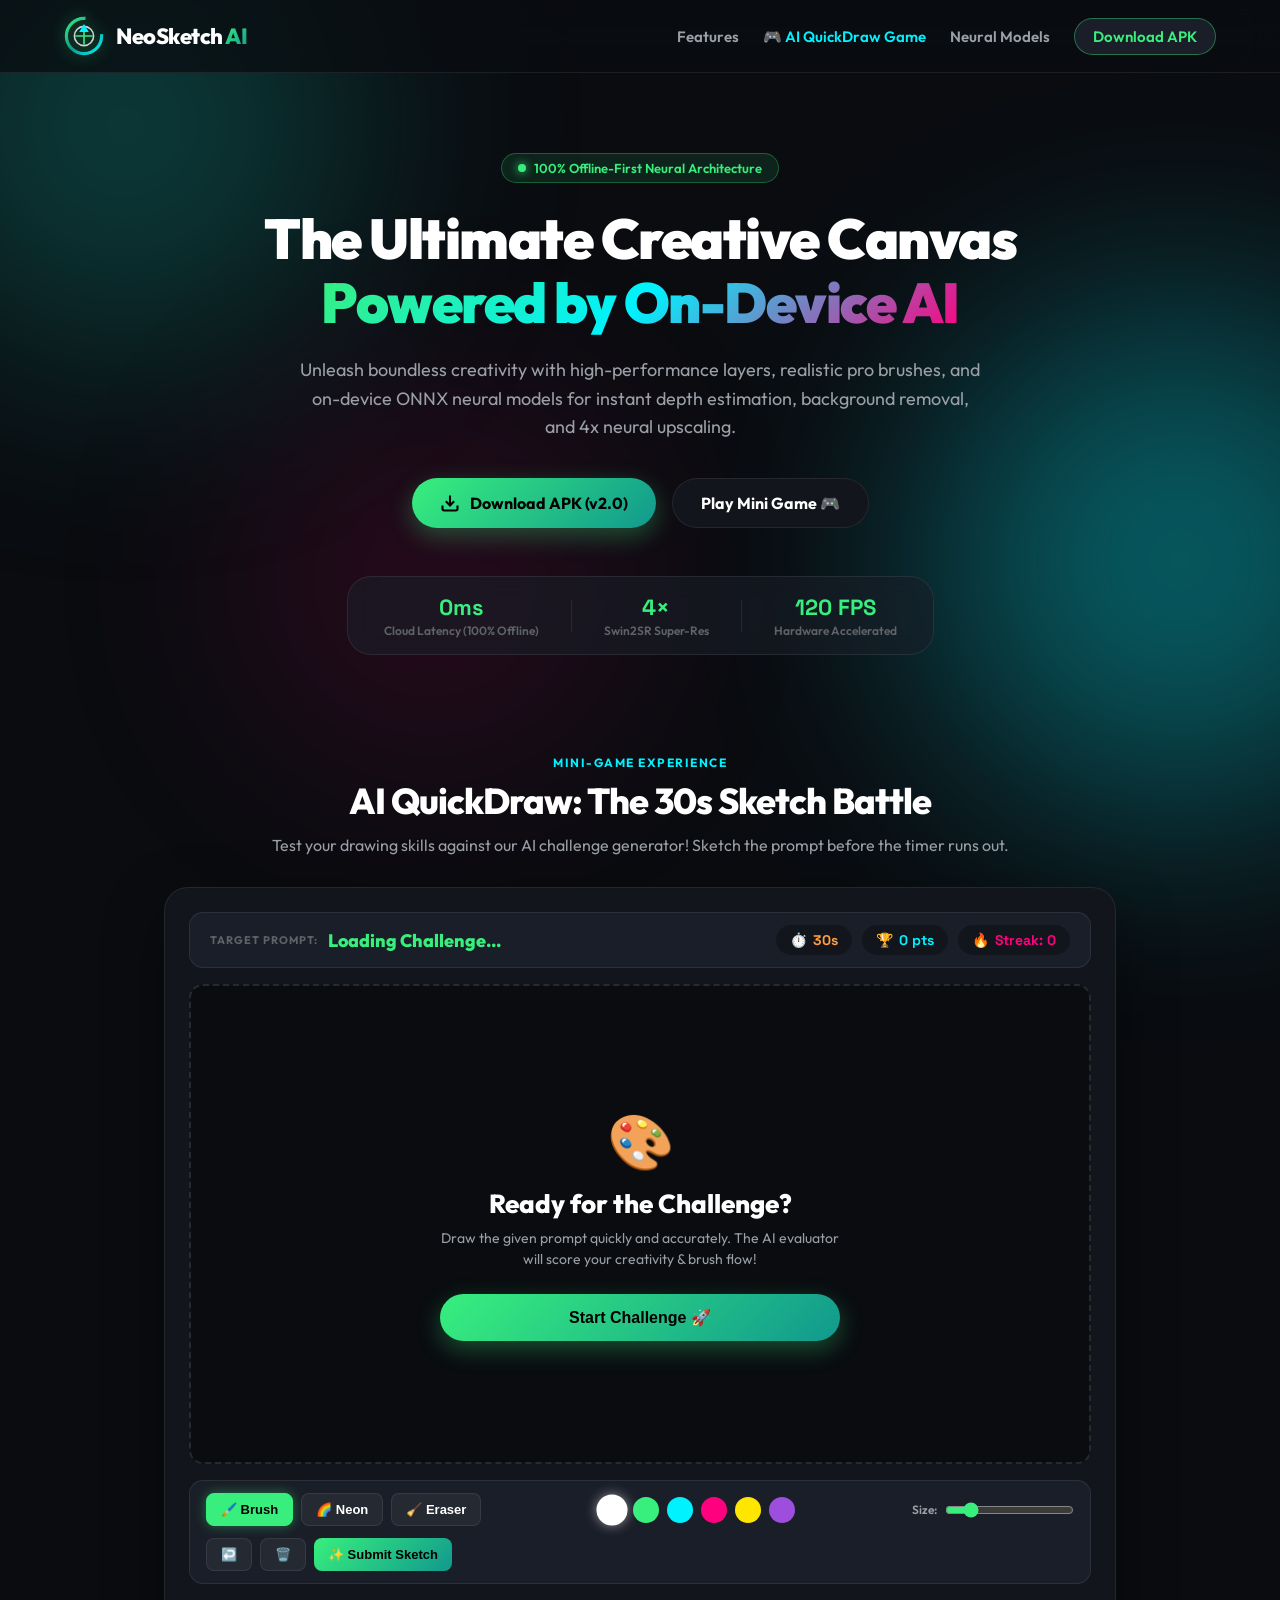
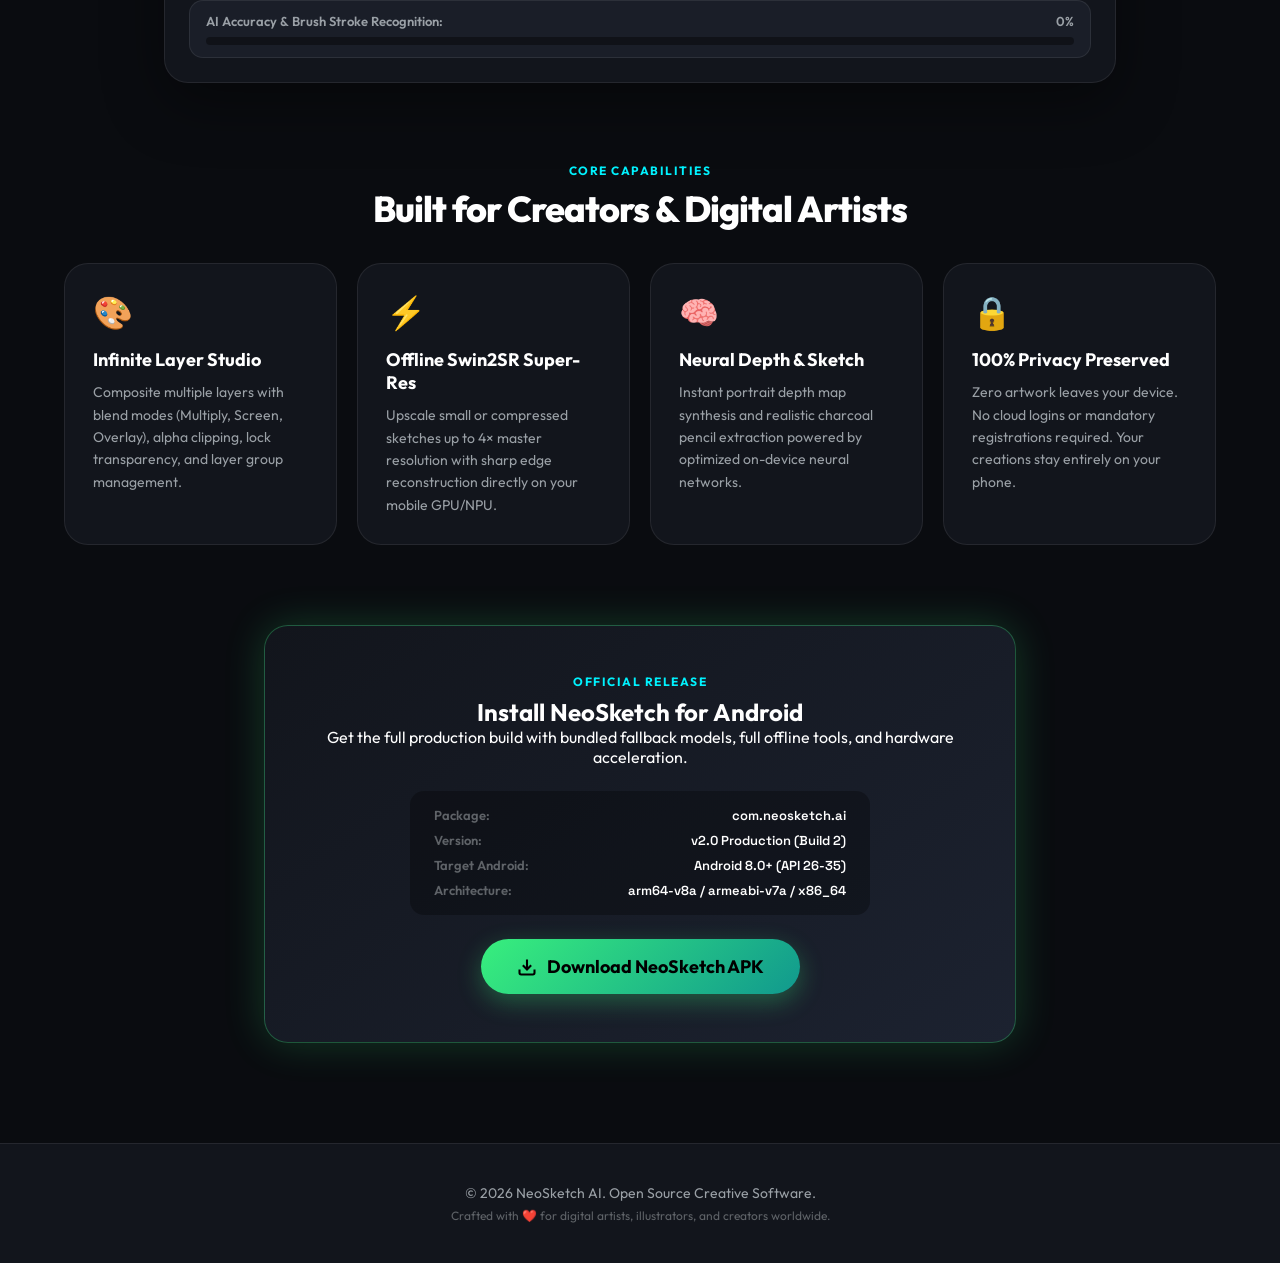
==== index.html @ 680d4f79 "feat: initial release of NeoSketch AI web showcase, QuickDraw mini-game, and production APK" ====
<!DOCTYPE html>
<html lang="en">
<head>
    <meta charset="UTF-8">
    <meta name="viewport" content="width=device-width, initial-scale=1.0">
    <title>NeoSketch AI — Next-Gen Offline Creative Canvas & Neural AI</title>
    <meta name="description" content="NeoSketch AI is an offline-first creative studio for Android powered by ONNX neural engines, professional drawing tools, and super-resolution upscaling.">
    <link rel="preconnect" href="https://fonts.googleapis.com">
    <link rel="preconnect" href="https://fonts.gstatic.com" crossorigin>
    <link href="https://fonts.googleapis.com/css2?family=Outfit:wght@300;400;600;700;800;900&family=Space+Grotesk:wght@400;600;700&display=swap" rel="stylesheet">
    <link rel="stylesheet" href="style.css">
</head>
<body>
    <!-- Background Ambient Glows -->
    <div class="glow-orb orb-1"></div>
    <div class="glow-orb orb-2"></div>
    <div class="glow-orb orb-3"></div>

    <!-- Navigation Header -->
    <header class="navbar">
        <div class="nav-container">
            <div class="logo-group">
                <div class="logo-badge">
                    <svg viewBox="0 0 100 100" class="logo-svg">
                        <defs>
                            <linearGradient id="logoGrad" x1="0%" y1="0%" x2="100%" y2="100%">
                                <stop offset="0%" stop-color="#38ef7d" />
                                <stop offset="50%" stop-color="#11998e" />
                                <stop offset="100%" stop-color="#00f2fe" />
                            </linearGradient>
                        </defs>
                        <circle cx="50" cy="50" r="44" fill="none" stroke="url(#logoGrad)" stroke-width="8" stroke-dasharray="210 60"/>
                        <circle cx="50" cy="50" r="24" fill="none" stroke="#ffffff" stroke-width="4" opacity="0.8"/>
                        <path d="M30,50 L70,50 M50,30 L50,70" stroke="#38ef7d" stroke-width="4" stroke-linecap="round"/>
                        <polygon points="50,20 62,40 38,40" fill="#00f2fe"/>
                    </svg>
                </div>
                <span class="brand-title">NeoSketch <span class="brand-ai">AI</span></span>
            </div>
            <nav class="nav-links">
                <a href="#features">Features</a>
                <a href="#game-section" class="nav-game-link">🎮 AI QuickDraw Game</a>
                <a href="#ai-models">Neural Models</a>
                <a href="#download" class="nav-cta-btn">Download APK</a>
            </nav>
        </div>
    </header>

    <!-- Hero Section -->
    <main>
        <section class="hero-section">
            <div class="hero-content">
                <div class="hero-badge">
                    <span class="pulse-dot"></span> 100% Offline-First Neural Architecture
                </div>
                <h1 class="hero-title">
                    The Ultimate Creative Canvas <br>
                    <span class="gradient-text">Powered by On-Device AI</span>
                </h1>
                <p class="hero-desc">
                    Unleash boundless creativity with high-performance layers, realistic pro brushes, and on-device ONNX neural models for instant depth estimation, background removal, and 4x neural upscaling.
                </p>
                <div class="hero-actions">
                    <a href="NeoSketch-Production.apk" download="NeoSketch-v2.0-Production.apk" class="btn btn-primary" id="mainDownloadBtn">
                        <svg class="btn-icon" viewBox="0 0 24 24" fill="none" stroke="currentColor" stroke-width="2.5">
                            <path d="M21 15v4a2 2 0 0 1-2 2H5a2 2 0 0 1-2-2v-4M7 10l5 5 5-5M12 15V3"/>
                        </svg>
                        <span>Download APK (v2.0)</span>
                    </a>
                    <a href="#game-section" class="btn btn-secondary">
                        <span>Play Mini Game 🎮</span>
                    </a>
                </div>
                <div class="hero-specs">
                    <div class="spec-item">
                        <span class="spec-val">0ms</span>
                        <span class="spec-label">Cloud Latency (100% Offline)</span>
                    </div>
                    <div class="spec-divider"></div>
                    <div class="spec-item">
                        <span class="spec-val">4×</span>
                        <span class="spec-label">Swin2SR Super-Res</span>
                    </div>
                    <div class="spec-divider"></div>
                    <div class="spec-item">
                        <span class="spec-val">120 FPS</span>
                        <span class="spec-label">Hardware Accelerated</span>
                    </div>
                </div>
            </div>
        </section>

        <!-- Interactive AI QuickDraw Web Game Section -->
        <section class="game-section" id="game-section">
            <div class="section-header">
                <div class="tag-label">MINI-GAME EXPERIENCE</div>
                <h2 class="section-title">AI QuickDraw: The 30s Sketch Battle</h2>
                <p class="section-subtitle">Test your drawing skills against our AI challenge generator! Sketch the prompt before the timer runs out.</p>
            </div>

            <div class="game-card">
                <!-- Game Header Bar -->
                <div class="game-bar">
                    <div class="prompt-box">
                        <span class="prompt-label">TARGET PROMPT:</span>
                        <span class="prompt-text" id="targetPrompt">Loading Challenge...</span>
                    </div>
                    <div class="game-stats">
                        <div class="stat-pill timer-pill">
                            <span class="stat-icon">⏱️</span>
                            <span id="gameTimer">30s</span>
                        </div>
                        <div class="stat-pill score-pill">
                            <span class="stat-icon">🏆</span>
                            <span id="gameScore">0 pts</span>
                        </div>
                        <div class="stat-pill streak-pill">
                            <span class="stat-icon">🔥</span>
                            <span id="gameStreak">Streak: 0</span>
                        </div>
                    </div>
                </div>

                <!-- Canvas Workspace -->
                <div class="canvas-wrapper">
                    <canvas id="paintCanvas" width="800" height="500"></canvas>
                    <canvas id="particleCanvas" width="800" height="500"></canvas>

                    <!-- Start / Game Over Overlay -->
                    <div class="game-overlay" id="gameOverlay">
                        <div class="overlay-content">
                            <div class="overlay-emoji" id="overlayEmoji">🎨</div>
                            <h3 class="overlay-title" id="overlayTitle">Ready for the Challenge?</h3>
                            <p class="overlay-desc" id="overlayDesc">Draw the given prompt quickly and accurately. The AI evaluator will score your creativity & brush flow!</p>
                            <button class="btn btn-primary btn-game" id="startChallengeBtn">Start Challenge 🚀</button>
                        </div>
                    </div>
                </div>

                <!-- Game Toolbar & Controls -->
                <div class="game-toolbar">
                    <div class="tool-group">
                        <button class="tool-btn active" data-tool="brush" title="Brush">🖌️ Brush</button>
                        <button class="tool-btn" data-tool="rainbow" title="Rainbow Neon Mode">🌈 Neon</button>
                        <button class="tool-btn" data-tool="eraser" title="Eraser">🧹 Eraser</button>
                    </div>

                    <div class="color-palette">
                        <button class="color-dot active" style="background: #ffffff;" data-color="#ffffff"></button>
                        <button class="color-dot" style="background: #38ef7d;" data-color="#38ef7d"></button>
                        <button class="color-dot" style="background: #00f2fe;" data-color="#00f2fe"></button>
                        <button class="color-dot" style="background: #ff007f;" data-color="#ff007f"></button>
                        <button class="color-dot" style="background: #ffe600;" data-color="#ffe600"></button>
                        <button class="color-dot" style="background: #9d4edd;" data-color="#9d4edd"></button>
                    </div>

                    <div class="slider-group">
                        <span class="slider-label">Size:</span>
                        <input type="range" id="brushSize" min="2" max="40" value="8">
                    </div>

                    <div class="action-group">
                        <button class="btn-action" id="undoBtn" title="Undo">↩️</button>
                        <button class="btn-action" id="clearBtn" title="Clear Canvas">🗑️</button>
                        <button class="btn-action btn-submit-drawing" id="submitDrawingBtn">✨ Submit Sketch</button>
                    </div>
                </div>

                <!-- Live Evaluation Meter -->
                <div class="evaluation-container">
                    <div class="eval-header">
                        <span>AI Accuracy & Brush Stroke Recognition:</span>
                        <span id="evalPercentage">0%</span>
                    </div>
                    <div class="progress-track">
                        <div class="progress-bar" id="evalBar"></div>
                    </div>
                </div>
            </div>
        </section>

        <!-- Features Showcase -->
        <section class="features-section" id="features">
            <div class="section-header">
                <div class="tag-label">CORE CAPABILITIES</div>
                <h2 class="section-title">Built for Creators & Digital Artists</h2>
            </div>

            <div class="features-grid">
                <div class="feature-card">
                    <div class="feat-icon-box">🎨</div>
                    <h3>Infinite Layer Studio</h3>
                    <p>Composite multiple layers with blend modes (Multiply, Screen, Overlay), alpha clipping, lock transparency, and layer group management.</p>
                </div>

                <div class="feature-card">
                    <div class="feat-icon-box">⚡</div>
                    <h3>Offline Swin2SR Super-Res</h3>
                    <p>Upscale small or compressed sketches up to 4× master resolution with sharp edge reconstruction directly on your mobile GPU/NPU.</p>
                </div>

                <div class="feature-card">
                    <div class="feat-icon-box">🧠</div>
                    <h3>Neural Depth & Sketch</h3>
                    <p>Instant portrait depth map synthesis and realistic charcoal pencil extraction powered by optimized on-device neural networks.</p>
                </div>

                <div class="feature-card">
                    <div class="feat-icon-box">🔒</div>
                    <h3>100% Privacy Preserved</h3>
                    <p>Zero artwork leaves your device. No cloud logins or mandatory registrations required. Your creations stay entirely on your phone.</p>
                </div>
            </div>
        </section>

        <!-- Download & Releases Section -->
        <section class="download-section" id="download">
            <div class="download-card">
                <div class="dl-content">
                    <span class="tag-label">OFFICIAL RELEASE</span>
                    <h2>Install NeoSketch for Android</h2>
                    <p>Get the full production build with bundled fallback models, full offline tools, and hardware acceleration.</p>
                    
                    <div class="apk-info-box">
                        <div class="info-row">
                            <span class="info-key">Package:</span>
                            <span class="info-val">com.neosketch.ai</span>
                        </div>
                        <div class="info-row">
                            <span class="info-key">Version:</span>
                            <span class="info-val">v2.0 Production (Build 2)</span>
                        </div>
                        <div class="info-row">
                            <span class="info-key">Target Android:</span>
                            <span class="info-val">Android 8.0+ (API 26-35)</span>
                        </div>
                        <div class="info-row">
                            <span class="info-key">Architecture:</span>
                            <span class="info-val">arm64-v8a / armeabi-v7a / x86_64</span>
                        </div>
                    </div>

                    <div class="dl-btn-wrapper">
                        <a href="NeoSketch-Production.apk" download="NeoSketch-v2.0-Production.apk" class="btn btn-primary btn-large">
                            <svg class="btn-icon" viewBox="0 0 24 24" fill="none" stroke="currentColor" stroke-width="2.5">
                                <path d="M21 15v4a2 2 0 0 1-2 2H5a2 2 0 0 1-2-2v-4M7 10l5 5 5-5M12 15V3"/>
                            </svg>
                            <span>Download NeoSketch APK</span>
                        </a>
                    </div>
                </div>
            </div>
        </section>
    </main>

    <!-- Footer -->
    <footer class="footer">
        <div class="footer-container">
            <p>© 2026 NeoSketch AI. Open Source Creative Software.</p>
            <p class="footer-sub">Crafted with ❤️ for digital artists, illustrators, and creators worldwide.</p>
        </div>
    </footer>

    <!-- Game & Page Scripts -->
    <script src="game.js"></script>
    <script src="app.js"></script>
</body>
</html>
---- style.css ----
:root {
    --bg-primary: #0a0c10;
    --bg-surface: #12151c;
    --bg-surface-elevated: #1a1e28;
    --border-color: rgba(255, 255, 255, 0.08);
    --border-highlight: rgba(56, 239, 125, 0.4);
    --primary-color: #38ef7d;
    --primary-gradient: linear-gradient(135deg, #38ef7d 0%, #11998e 100%);
    --accent-cyan: #00f2fe;
    --accent-pink: #ff007f;
    --text-primary: #ffffff;
    --text-secondary: #9aa0a6;
    --text-muted: #5f6368;
    --font-heading: 'Outfit', sans-serif;
    --font-mono: 'Space Grotesk', monospace;
    --radius-sm: 8px;
    --radius-md: 14px;
    --radius-lg: 24px;
    --radius-full: 9999px;
    --shadow-glow: 0 0 40px rgba(56, 239, 125, 0.2);
}

* {
    margin: 0;
    padding: 0;
    box-sizing: border-box;
}

html {
    scroll-behavior: smooth;
    font-family: var(--font-heading);
    background-color: var(--bg-primary);
    color: var(--text-primary);
}

body {
    overflow-x: hidden;
    min-height: 100vh;
    position: relative;
}

/* Background Ambient Glows */
.glow-orb {
    position: fixed;
    border-radius: 50%;
    filter: blur(120px);
    pointer-events: none;
    z-index: 0;
    opacity: 0.35;
}

.orb-1 {
    width: 450px;
    height: 450px;
    background: #11998e;
    top: -100px;
    left: -100px;
}

.orb-2 {
    width: 500px;
    height: 500px;
    background: #00f2fe;
    bottom: 10%;
    right: -150px;
}

.orb-3 {
    width: 350px;
    height: 350px;
    background: #ff007f;
    top: 45%;
    left: 20%;
    opacity: 0.15;
}

/* Navigation */
.navbar {
    position: sticky;
    top: 0;
    width: 100%;
    backdrop-filter: blur(16px);
    background: rgba(10, 12, 16, 0.75);
    border-bottom: 1px solid var(--border-color);
    z-index: 100;
}

.nav-container {
    max-width: 1200px;
    margin: 0 auto;
    padding: 16px 24px;
    display: flex;
    justify-content: space-between;
    align-items: center;
}

.logo-group {
    display: flex;
    align-items: center;
    gap: 12px;
}

.logo-badge {
    width: 40px;
    height: 40px;
}

.logo-svg {
    width: 100%;
    height: 100%;
    filter: drop-shadow(0 0 8px rgba(56, 239, 125, 0.4));
}

.brand-title {
    font-size: 22px;
    font-weight: 800;
    letter-spacing: -0.5px;
}

.brand-ai {
    background: var(--primary-gradient);
    -webkit-background-clip: text;
    -webkit-text-fill-color: transparent;
}

.nav-links {
    display: flex;
    align-items: center;
    gap: 24px;
}

.nav-links a {
    color: var(--text-secondary);
    text-decoration: none;
    font-size: 15px;
    font-weight: 600;
    transition: color 0.2s ease;
}

.nav-links a:hover {
    color: var(--text-primary);
}

.nav-game-link {
    color: var(--accent-cyan) !important;
}

.nav-cta-btn {
    background: var(--bg-surface-elevated);
    border: 1px solid var(--border-highlight);
    color: var(--primary-color) !important;
    padding: 8px 18px;
    border-radius: var(--radius-full);
    transition: all 0.25s ease !important;
}

.nav-cta-btn:hover {
    background: var(--primary-color);
    color: #000000 !important;
    box-shadow: var(--shadow-glow);
}

/* Hero Section */
.hero-section {
    position: relative;
    max-width: 1200px;
    margin: 0 auto;
    padding: 80px 24px 60px;
    text-align: center;
    z-index: 1;
}

.hero-badge {
    display: inline-flex;
    align-items: center;
    gap: 8px;
    background: rgba(56, 239, 125, 0.1);
    border: 1px solid rgba(56, 239, 125, 0.3);
    color: var(--primary-color);
    padding: 6px 16px;
    border-radius: var(--radius-full);
    font-size: 13px;
    font-weight: 600;
    margin-bottom: 24px;
}

.pulse-dot {
    width: 8px;
    height: 8px;
    background: var(--primary-color);
    border-radius: 50%;
    box-shadow: 0 0 10px var(--primary-color);
    animation: pulse 1.8s infinite;
}

@keyframes pulse {
    0%, 100% { opacity: 1; transform: scale(1); }
    50% { opacity: 0.4; transform: scale(0.85); }
}

.hero-title {
    font-size: 56px;
    font-weight: 900;
    line-height: 1.15;
    letter-spacing: -1.5px;
    margin-bottom: 20px;
}

.gradient-text {
    background: linear-gradient(135deg, #38ef7d 0%, #00f2fe 50%, #ff007f 100%);
    -webkit-background-clip: text;
    -webkit-text-fill-color: transparent;
}

.hero-desc {
    max-width: 680px;
    margin: 0 auto 36px;
    font-size: 18px;
    color: var(--text-secondary);
    line-height: 1.6;
}

.hero-actions {
    display: flex;
    justify-content: center;
    gap: 16px;
    margin-bottom: 48px;
}

/* Buttons */
.btn {
    display: inline-flex;
    align-items: center;
    justify-content: center;
    gap: 10px;
    padding: 14px 28px;
    border-radius: var(--radius-full);
    font-size: 16px;
    font-weight: 700;
    text-decoration: none;
    cursor: pointer;
    transition: all 0.3s cubic-bezier(0.2, 0.8, 0.2, 1);
}

.btn-primary {
    background: var(--primary-gradient);
    color: #000000;
    border: none;
    box-shadow: 0 8px 24px rgba(56, 239, 125, 0.3);
}

.btn-primary:hover {
    transform: translateY(-2px);
    box-shadow: 0 12px 32px rgba(56, 239, 125, 0.45);
}

.btn-secondary {
    background: var(--bg-surface);
    color: var(--text-primary);
    border: 1px solid var(--border-color);
}

.btn-secondary:hover {
    background: var(--bg-surface-elevated);
    border-color: var(--accent-cyan);
    transform: translateY(-2px);
}

.btn-icon {
    width: 20px;
    height: 20px;
}

/* Specs Bar */
.hero-specs {
    display: inline-flex;
    align-items: center;
    background: rgba(26, 30, 40, 0.6);
    backdrop-filter: blur(12px);
    border: 1px solid var(--border-color);
    padding: 16px 36px;
    border-radius: var(--radius-lg);
    gap: 32px;
}

.spec-item {
    display: flex;
    flex-direction: column;
    align-items: center;
}

.spec-val {
    font-size: 22px;
    font-weight: 800;
    color: var(--primary-color);
    font-family: var(--font-mono);
}

.spec-label {
    font-size: 12px;
    color: var(--text-muted);
    font-weight: 600;
    margin-top: 2px;
}

.spec-divider {
    width: 1px;
    height: 32px;
    background: var(--border-color);
}

/* Game Section */
.game-section {
    max-width: 1000px;
    margin: 40px auto 80px;
    padding: 0 24px;
    position: relative;
    z-index: 1;
}

.section-header {
    text-align: center;
    margin-bottom: 32px;
}

.tag-label {
    font-size: 12px;
    font-weight: 700;
    letter-spacing: 1.5px;
    color: var(--accent-cyan);
    margin-bottom: 8px;
    display: block;
}

.section-title {
    font-size: 36px;
    font-weight: 800;
    letter-spacing: -1px;
    margin-bottom: 12px;
}

.section-subtitle {
    color: var(--text-secondary);
    font-size: 16px;
}

.game-card {
    background: var(--bg-surface);
    border: 1px solid var(--border-color);
    border-radius: var(--radius-lg);
    padding: 24px;
    box-shadow: 0 20px 60px rgba(0, 0, 0, 0.4);
    position: relative;
}

.game-bar {
    display: flex;
    justify-content: space-between;
    align-items: center;
    margin-bottom: 16px;
    background: var(--bg-surface-elevated);
    padding: 12px 20px;
    border-radius: var(--radius-md);
    border: 1px solid var(--border-color);
    flex-wrap: wrap;
    gap: 12px;
}

.prompt-box {
    display: flex;
    align-items: center;
    gap: 10px;
}

.prompt-label {
    font-size: 11px;
    font-weight: 700;
    color: var(--text-muted);
    letter-spacing: 1px;
}

.prompt-text {
    font-size: 18px;
    font-weight: 800;
    color: var(--primary-color);
}

.game-stats {
    display: flex;
    gap: 10px;
}

.stat-pill {
    display: flex;
    align-items: center;
    gap: 6px;
    background: rgba(0, 0, 0, 0.3);
    padding: 6px 14px;
    border-radius: var(--radius-full);
    font-size: 14px;
    font-weight: 700;
    font-family: var(--font-mono);
}

.timer-pill {
    color: #ff9f43;
}

.score-pill {
    color: var(--accent-cyan);
}

.streak-pill {
    color: #ff007f;
}

/* Canvas Area */
.canvas-wrapper {
    position: relative;
    width: 100%;
    height: 480px;
    background: #0f1218;
    border-radius: var(--radius-md);
    border: 2px dashed rgba(255, 255, 255, 0.1);
    overflow: hidden;
    cursor: crosshair;
}

#paintCanvas, #particleCanvas {
    position: absolute;
    top: 0;
    left: 0;
    width: 100%;
    height: 100%;
}

#particleCanvas {
    pointer-events: none;
}

.game-overlay {
    position: absolute;
    top: 0;
    left: 0;
    width: 100%;
    height: 100%;
    background: rgba(10, 12, 16, 0.85);
    backdrop-filter: blur(10px);
    display: flex;
    align-items: center;
    justify-content: center;
    z-index: 10;
    transition: opacity 0.3s ease;
}

.overlay-content {
    text-align: center;
    max-width: 440px;
    padding: 20px;
}

.overlay-emoji {
    font-size: 54px;
    margin-bottom: 12px;
    animation: bounce 2s infinite;
}

@keyframes bounce {
    0%, 100% { transform: translateY(0); }
    50% { transform: translateY(-10px); }
}

.overlay-title {
    font-size: 26px;
    font-weight: 800;
    margin-bottom: 8px;
}

.overlay-desc {
    color: var(--text-secondary);
    font-size: 14px;
    line-height: 1.5;
    margin-bottom: 24px;
}

.btn-game {
    width: 100%;
}

/* Game Toolbar */
.game-toolbar {
    display: flex;
    justify-content: space-between;
    align-items: center;
    margin-top: 16px;
    padding: 12px 16px;
    background: var(--bg-surface-elevated);
    border-radius: var(--radius-md);
    border: 1px solid var(--border-color);
    flex-wrap: wrap;
    gap: 12px;
}

.tool-group, .action-group {
    display: flex;
    gap: 8px;
}

.tool-btn, .btn-action {
    background: rgba(255, 255, 255, 0.05);
    border: 1px solid var(--border-color);
    color: var(--text-primary);
    padding: 8px 14px;
    border-radius: var(--radius-sm);
    font-size: 13px;
    font-weight: 600;
    cursor: pointer;
    transition: all 0.2s ease;
}

.tool-btn:hover, .btn-action:hover {
    background: rgba(255, 255, 255, 0.1);
}

.tool-btn.active {
    background: var(--primary-color);
    color: #000000;
    border-color: var(--primary-color);
    box-shadow: 0 0 12px rgba(56, 239, 125, 0.4);
}

.btn-submit-drawing {
    background: var(--primary-gradient);
    color: #000000;
    font-weight: 700;
    border: none;
}

.color-palette {
    display: flex;
    gap: 8px;
}

.color-dot {
    width: 26px;
    height: 26px;
    border-radius: 50%;
    border: 2px solid transparent;
    cursor: pointer;
    transition: transform 0.2s ease, border-color 0.2s ease;
}

.color-dot:hover {
    transform: scale(1.15);
}

.color-dot.active {
    border-color: #ffffff;
    transform: scale(1.2);
    box-shadow: 0 0 10px rgba(255, 255, 255, 0.5);
}

.slider-group {
    display: flex;
    align-items: center;
    gap: 8px;
}

.slider-label {
    font-size: 12px;
    color: var(--text-secondary);
    font-weight: 600;
}

input[type="range"] {
    accent-color: var(--primary-color);
    cursor: pointer;
}

/* Evaluation Meter */
.evaluation-container {
    margin-top: 16px;
    background: var(--bg-surface-elevated);
    padding: 12px 16px;
    border-radius: var(--radius-md);
    border: 1px solid var(--border-color);
}

.eval-header {
    display: flex;
    justify-content: space-between;
    font-size: 13px;
    font-weight: 600;
    color: var(--text-secondary);
    margin-bottom: 8px;
}

.progress-track {
    width: 100%;
    height: 8px;
    background: rgba(0, 0, 0, 0.4);
    border-radius: var(--radius-full);
    overflow: hidden;
}

.progress-bar {
    width: 0%;
    height: 100%;
    background: var(--primary-gradient);
    border-radius: var(--radius-full);
    transition: width 0.3s cubic-bezier(0.2, 0.8, 0.2, 1);
}

/* Features Grid */
.features-section {
    max-width: 1200px;
    margin: 80px auto;
    padding: 0 24px;
}

.features-grid {
    display: grid;
    grid-template-columns: repeat(auto-fit, minmax(260px, 1fr));
    gap: 20px;
}

.feature-card {
    background: var(--bg-surface);
    border: 1px solid var(--border-color);
    padding: 28px;
    border-radius: var(--radius-lg);
    transition: transform 0.3s ease, border-color 0.3s ease;
}

.feature-card:hover {
    transform: translateY(-4px);
    border-color: rgba(56, 239, 125, 0.3);
}

.feat-icon-box {
    font-size: 32px;
    margin-bottom: 16px;
}

.feature-card h3 {
    font-size: 18px;
    font-weight: 700;
    margin-bottom: 10px;
}

.feature-card p {
    color: var(--text-secondary);
    font-size: 14px;
    line-height: 1.6;
}

/* Download Section */
.download-section {
    max-width: 800px;
    margin: 80px auto 100px;
    padding: 0 24px;
}

.download-card {
    background: linear-gradient(145deg, #12151c 0%, #1c2230 100%);
    border: 1px solid rgba(56, 239, 125, 0.3);
    border-radius: var(--radius-lg);
    padding: 48px 32px;
    text-align: center;
    box-shadow: var(--shadow-glow);
}

.apk-info-box {
    background: rgba(0, 0, 0, 0.3);
    border-radius: var(--radius-md);
    padding: 16px 24px;
    margin: 24px auto;
    max-width: 460px;
    display: flex;
    flex-direction: column;
    gap: 8px;
    text-align: left;
}

.info-row {
    display: flex;
    justify-content: space-between;
    font-size: 13px;
}

.info-key {
    color: var(--text-muted);
    font-weight: 600;
}

.info-val {
    color: var(--text-primary);
    font-family: var(--font-mono);
    font-weight: 600;
}

.dl-btn-wrapper {
    margin-top: 24px;
}

.btn-large {
    font-size: 18px;
    padding: 16px 36px;
}

/* Footer */
.footer {
    border-top: 1px solid var(--border-color);
    padding: 40px 24px;
    text-align: center;
    background: var(--bg-surface);
}

.footer p {
    color: var(--text-secondary);
    font-size: 14px;
}

.footer-sub {
    color: var(--text-muted) !important;
    font-size: 12px !important;
    margin-top: 6px;
}

/* Responsive */
@media (max-width: 768px) {
    .hero-title {
        font-size: 38px;
    }
    .hero-specs {
        flex-direction: column;
        gap: 16px;
        width: 100%;
    }
    .spec-divider {
        width: 60%;
        height: 1px;
    }
    .game-toolbar {
        flex-direction: column;
        align-items: stretch;
    }
    .color-palette {
        justify-content: center;
    }
}
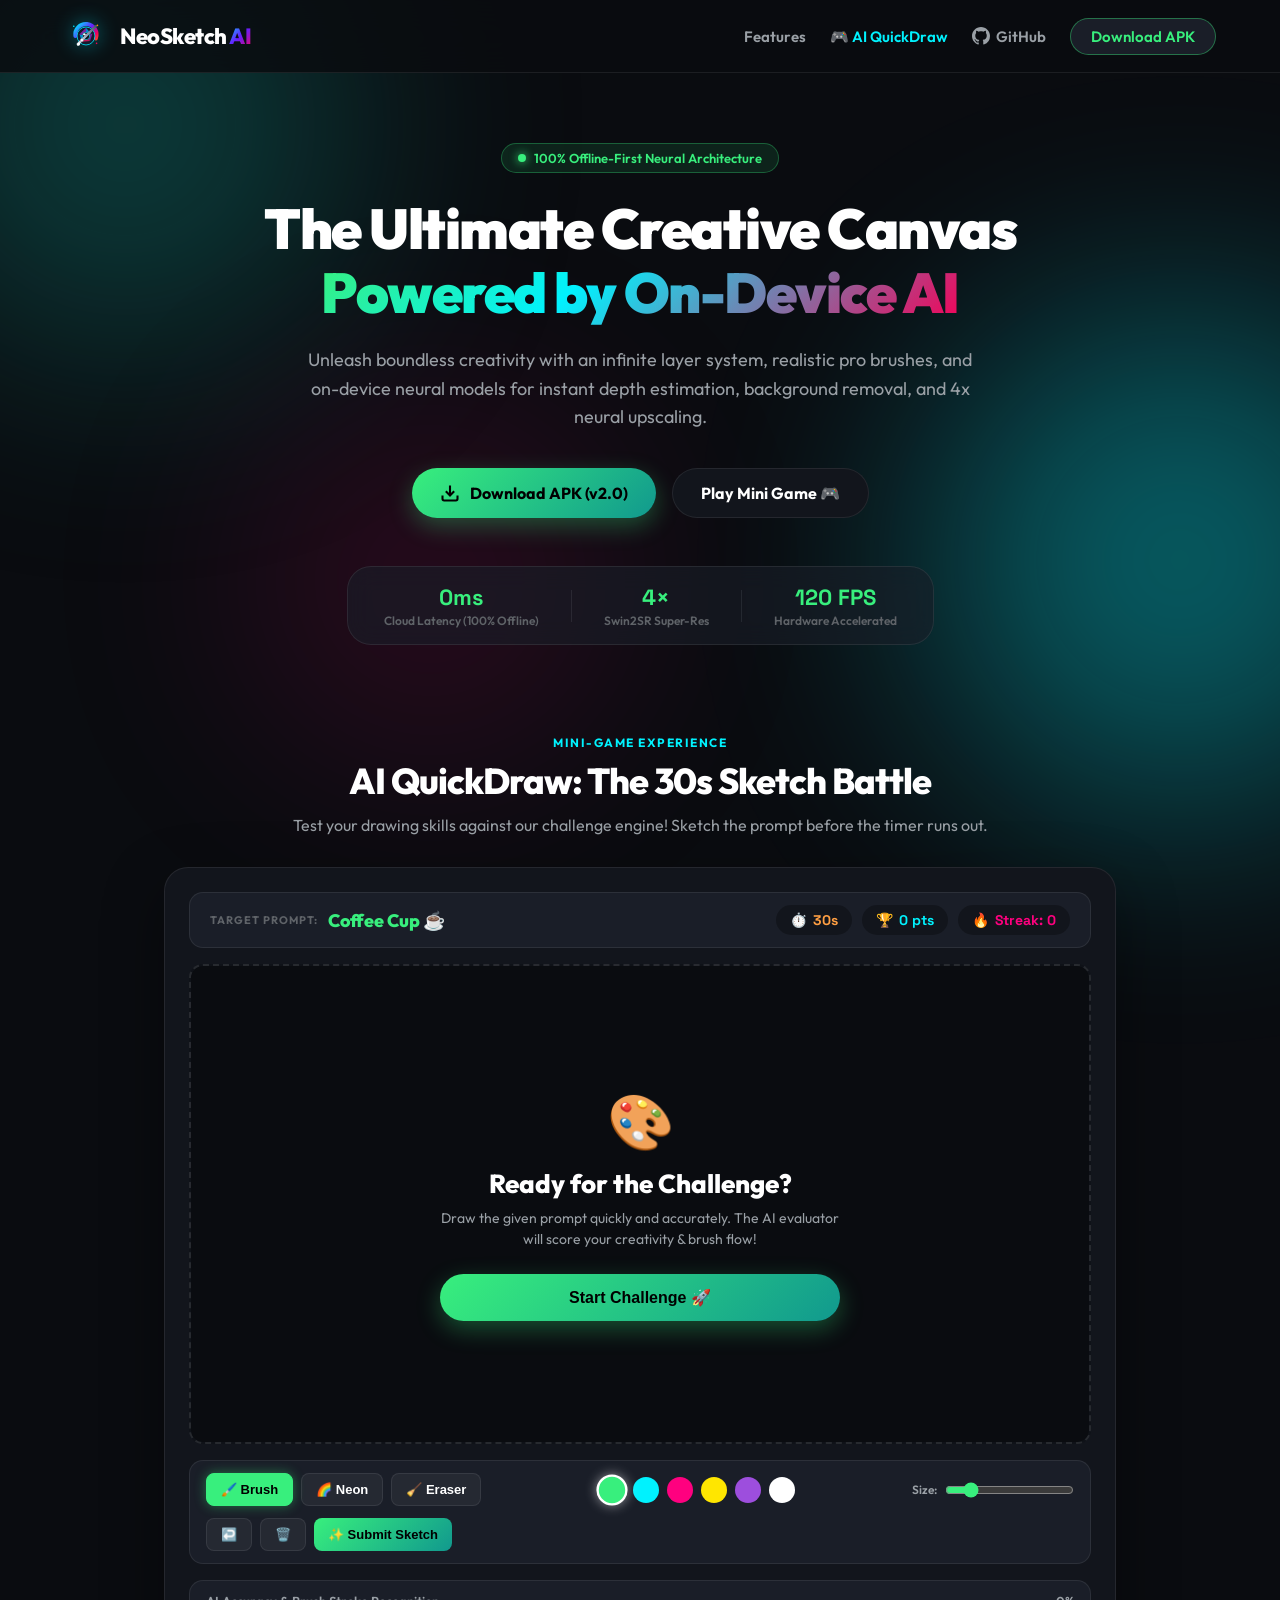
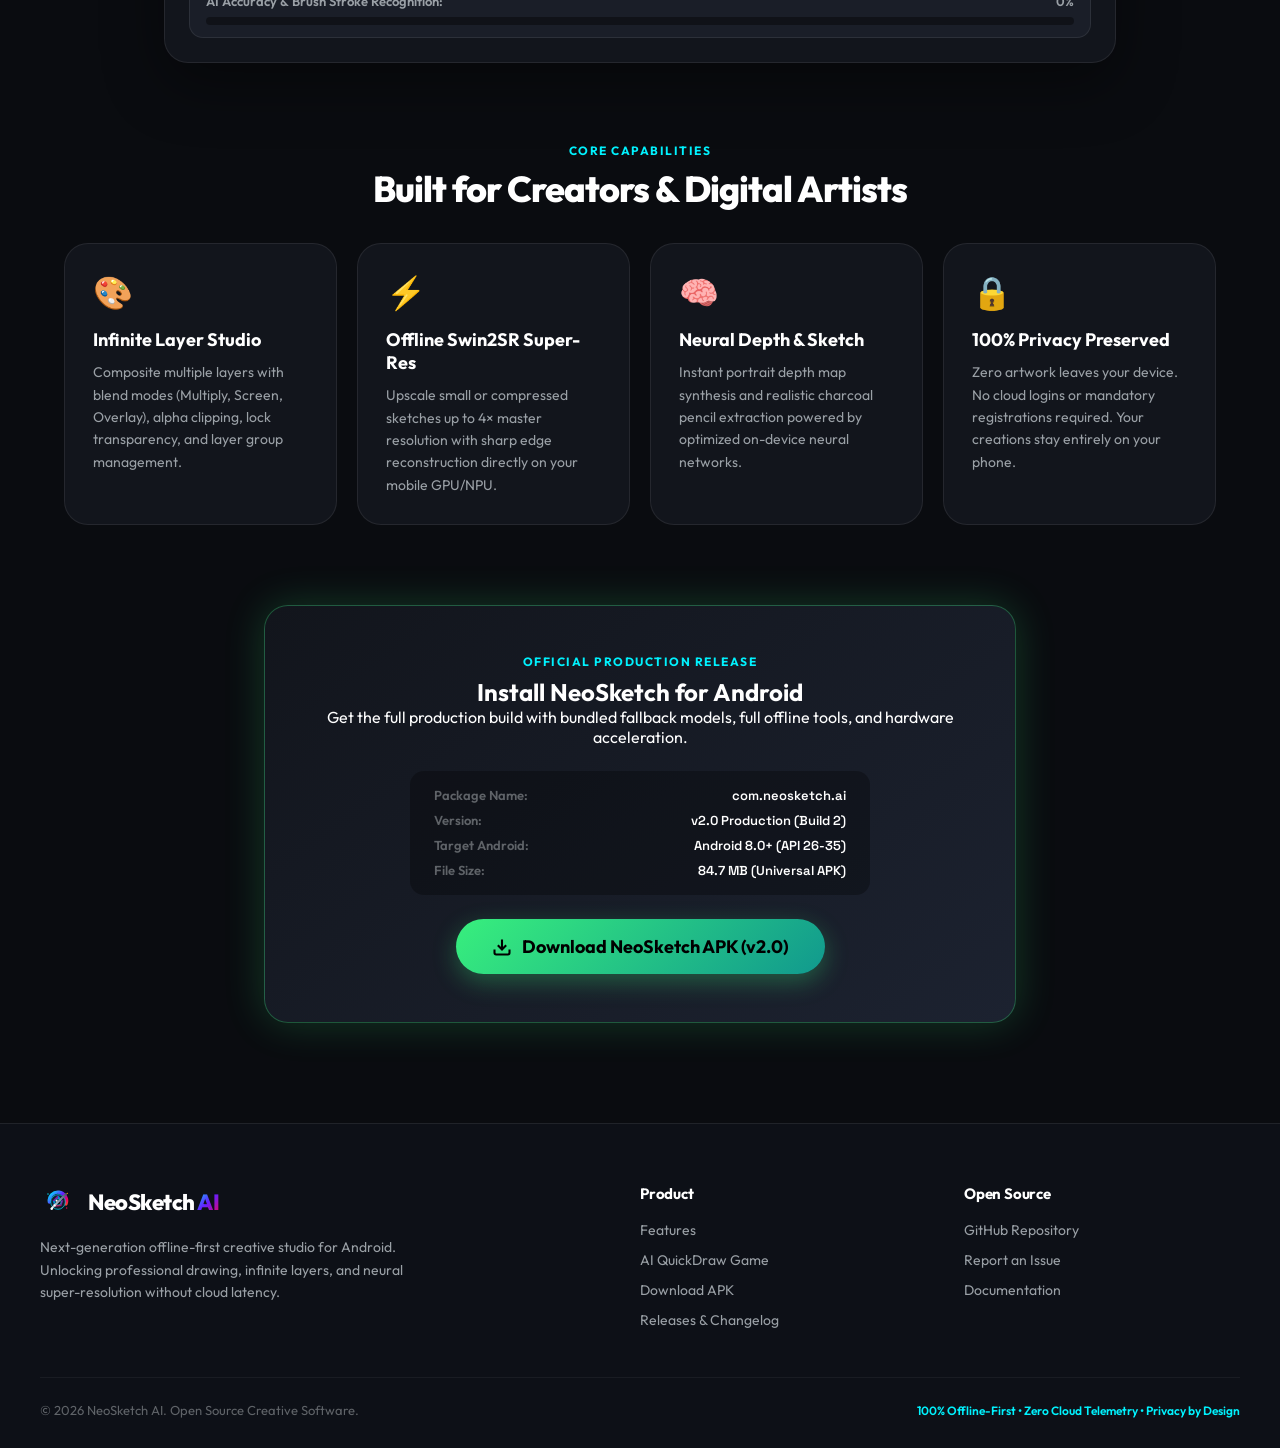
==== commit 19173f3f: "fix: immediate QuickDraw challenge start, official logo vector, professional navbar and footer" ====
--- a/index.html
+++ b/index.html
@@ -3,8 +3,9 @@
 <head>
     <meta charset="UTF-8">
     <meta name="viewport" content="width=device-width, initial-scale=1.0">
-    <title>NeoSketch AI — Next-Gen Offline Creative Canvas & Neural AI</title>
-    <meta name="description" content="NeoSketch AI is an offline-first creative studio for Android powered by ONNX neural engines, professional drawing tools, and super-resolution upscaling.">
+    <title>NeoSketch AI — Professional Offline Creative Canvas & Neural AI Studio</title>
+    <meta name="description" content="NeoSketch AI is a privacy-first, offline creative studio for Android powered by on-device neural engines, pro layers, and 4x neural upscaling.">
+    <link rel="icon" type="image/svg+xml" href="logo.svg">
     <link rel="preconnect" href="https://fonts.googleapis.com">
     <link rel="preconnect" href="https://fonts.gstatic.com" crossorigin>
     <link href="https://fonts.googleapis.com/css2?family=Outfit:wght@300;400;600;700;800;900&family=Space+Grotesk:wght@400;600;700&display=swap" rel="stylesheet">
@@ -16,38 +17,31 @@
     <div class="glow-orb orb-2"></div>
     <div class="glow-orb orb-3"></div>
 
-    <!-- Navigation Header -->
+    <!-- Professional Navigation Bar -->
     <header class="navbar">
         <div class="nav-container">
-            <div class="logo-group">
-                <div class="logo-badge">
-                    <svg viewBox="0 0 100 100" class="logo-svg">
-                        <defs>
-                            <linearGradient id="logoGrad" x1="0%" y1="0%" x2="100%" y2="100%">
-                                <stop offset="0%" stop-color="#38ef7d" />
-                                <stop offset="50%" stop-color="#11998e" />
-                                <stop offset="100%" stop-color="#00f2fe" />
-                            </linearGradient>
-                        </defs>
-                        <circle cx="50" cy="50" r="44" fill="none" stroke="url(#logoGrad)" stroke-width="8" stroke-dasharray="210 60"/>
-                        <circle cx="50" cy="50" r="24" fill="none" stroke="#ffffff" stroke-width="4" opacity="0.8"/>
-                        <path d="M30,50 L70,50 M50,30 L50,70" stroke="#38ef7d" stroke-width="4" stroke-linecap="round"/>
-                        <polygon points="50,20 62,40 38,40" fill="#00f2fe"/>
-                    </svg>
-                </div>
+            <a href="#" class="logo-group">
+                <img src="logo.svg" alt="NeoSketch AI Logo" class="brand-logo-img">
                 <span class="brand-title">NeoSketch <span class="brand-ai">AI</span></span>
-            </div>
+            </a>
+            
             <nav class="nav-links">
                 <a href="#features">Features</a>
-                <a href="#game-section" class="nav-game-link">🎮 AI QuickDraw Game</a>
-                <a href="#ai-models">Neural Models</a>
+                <a href="#game-section" class="nav-game-link">🎮 AI QuickDraw</a>
+                <a href="https://github.com/Tcode-Motion/Neo-Sketch-AI" target="_blank" rel="noopener" class="nav-github-link">
+                    <svg class="nav-icon" viewBox="0 0 24 24" fill="currentColor">
+                        <path d="M12 0C5.37 0 0 5.37 0 12c0 5.31 3.435 9.795 8.205 11.385.6.105.825-.255.825-.57 0-.285-.015-1.23-.015-2.235-3.015.555-3.795-.735-4.035-1.41-.135-.345-.72-1.41-1.23-1.695-.42-.225-1.02-.78-.015-.795.945-.015 1.62.87 1.845 1.23 1.08 1.815 2.805 1.305 3.495.99.105-.78.42-1.305.765-1.605-2.67-.3-5.46-1.335-5.46-5.925 0-1.305.465-2.385 1.23-3.225-.12-.3-.54-1.53.12-3.18 0 0 1.005-.315 3.3 1.23.96-.27 1.98-.405 3-.405s2.04.135 3 .405c2.295-1.56 3.3-1.23 3.3-1.23.66 1.65.24 2.88.12 3.18.765.84 1.23 1.905 1.23 3.225 0 4.605-2.805 5.625-5.475 5.925.435.375.81 1.095.81 2.22 0 1.605-.015 2.895-.015 3.3 0 .315.225.69.825.57A12.02 12.02 0 0024 12c0-6.63-5.37-12-12-12z"/>
+                    </svg>
+                    GitHub
+                </a>
                 <a href="#download" class="nav-cta-btn">Download APK</a>
             </nav>
         </div>
     </header>
 
-    <!-- Hero Section -->
+    <!-- Main Content -->
     <main>
+        <!-- Hero Section -->
         <section class="hero-section">
             <div class="hero-content">
                 <div class="hero-badge">
@@ -58,10 +52,10 @@
                     <span class="gradient-text">Powered by On-Device AI</span>
                 </h1>
                 <p class="hero-desc">
-                    Unleash boundless creativity with high-performance layers, realistic pro brushes, and on-device ONNX neural models for instant depth estimation, background removal, and 4x neural upscaling.
+                    Unleash boundless creativity with an infinite layer system, realistic pro brushes, and on-device neural models for instant depth estimation, background removal, and 4x neural upscaling.
                 </p>
                 <div class="hero-actions">
-                    <a href="NeoSketch-Production.apk" download="NeoSketch-v2.0-Production.apk" class="btn btn-primary" id="mainDownloadBtn">
+                    <a href="https://github.com/Tcode-Motion/Neo-Sketch-AI/releases/download/v2.0/NeoSketch-Production.apk" class="btn btn-primary" id="mainDownloadBtn">
                         <svg class="btn-icon" viewBox="0 0 24 24" fill="none" stroke="currentColor" stroke-width="2.5">
                             <path d="M21 15v4a2 2 0 0 1-2 2H5a2 2 0 0 1-2-2v-4M7 10l5 5 5-5M12 15V3"/>
                         </svg>
@@ -95,7 +89,7 @@
             <div class="section-header">
                 <div class="tag-label">MINI-GAME EXPERIENCE</div>
                 <h2 class="section-title">AI QuickDraw: The 30s Sketch Battle</h2>
-                <p class="section-subtitle">Test your drawing skills against our AI challenge generator! Sketch the prompt before the timer runs out.</p>
+                <p class="section-subtitle">Test your drawing skills against our challenge engine! Sketch the prompt before the timer runs out.</p>
             </div>
 
             <div class="game-card">
@@ -103,7 +97,7 @@
                 <div class="game-bar">
                     <div class="prompt-box">
                         <span class="prompt-label">TARGET PROMPT:</span>
-                        <span class="prompt-text" id="targetPrompt">Loading Challenge...</span>
+                        <span class="prompt-text" id="targetPrompt">Cyber Rocket 🚀</span>
                     </div>
                     <div class="game-stats">
                         <div class="stat-pill timer-pill">
@@ -123,8 +117,8 @@
 
                 <!-- Canvas Workspace -->
                 <div class="canvas-wrapper">
-                    <canvas id="paintCanvas" width="800" height="500"></canvas>
-                    <canvas id="particleCanvas" width="800" height="500"></canvas>
+                    <canvas id="paintCanvas"></canvas>
+                    <canvas id="particleCanvas"></canvas>
 
                     <!-- Start / Game Over Overlay -->
                     <div class="game-overlay" id="gameOverlay">
@@ -146,12 +140,12 @@
                     </div>
 
                     <div class="color-palette">
-                        <button class="color-dot active" style="background: #ffffff;" data-color="#ffffff"></button>
-                        <button class="color-dot" style="background: #38ef7d;" data-color="#38ef7d"></button>
+                        <button class="color-dot active" style="background: #38ef7d;" data-color="#38ef7d"></button>
                         <button class="color-dot" style="background: #00f2fe;" data-color="#00f2fe"></button>
                         <button class="color-dot" style="background: #ff007f;" data-color="#ff007f"></button>
                         <button class="color-dot" style="background: #ffe600;" data-color="#ffe600"></button>
                         <button class="color-dot" style="background: #9d4edd;" data-color="#9d4edd"></button>
+                        <button class="color-dot" style="background: #ffffff;" data-color="#ffffff"></button>
                     </div>
 
                     <div class="slider-group">
@@ -217,13 +211,13 @@
         <section class="download-section" id="download">
             <div class="download-card">
                 <div class="dl-content">
-                    <span class="tag-label">OFFICIAL RELEASE</span>
+                    <span class="tag-label">OFFICIAL PRODUCTION RELEASE</span>
                     <h2>Install NeoSketch for Android</h2>
                     <p>Get the full production build with bundled fallback models, full offline tools, and hardware acceleration.</p>
                     
                     <div class="apk-info-box">
                         <div class="info-row">
-                            <span class="info-key">Package:</span>
+                            <span class="info-key">Package Name:</span>
                             <span class="info-val">com.neosketch.ai</span>
                         </div>
                         <div class="info-row">
@@ -235,17 +229,17 @@
                             <span class="info-val">Android 8.0+ (API 26-35)</span>
                         </div>
                         <div class="info-row">
-                            <span class="info-key">Architecture:</span>
-                            <span class="info-val">arm64-v8a / armeabi-v7a / x86_64</span>
+                            <span class="info-key">File Size:</span>
+                            <span class="info-val">84.7 MB (Universal APK)</span>
                         </div>
                     </div>
 
                     <div class="dl-btn-wrapper">
-                        <a href="NeoSketch-Production.apk" download="NeoSketch-v2.0-Production.apk" class="btn btn-primary btn-large">
+                        <a href="https://github.com/Tcode-Motion/Neo-Sketch-AI/releases/download/v2.0/NeoSketch-Production.apk" class="btn btn-primary btn-large">
                             <svg class="btn-icon" viewBox="0 0 24 24" fill="none" stroke="currentColor" stroke-width="2.5">
                                 <path d="M21 15v4a2 2 0 0 1-2 2H5a2 2 0 0 1-2-2v-4M7 10l5 5 5-5M12 15V3"/>
                             </svg>
-                            <span>Download NeoSketch APK</span>
+                            <span>Download NeoSketch APK (v2.0)</span>
                         </a>
                     </div>
                 </div>
@@ -253,15 +247,51 @@
         </section>
     </main>
 
-    <!-- Footer -->
+    <!-- Professional Footer -->
     <footer class="footer">
         <div class="footer-container">
-            <p>© 2026 NeoSketch AI. Open Source Creative Software.</p>
-            <p class="footer-sub">Crafted with ❤️ for digital artists, illustrators, and creators worldwide.</p>
+            <div class="footer-grid">
+                <!-- Brand Column -->
+                <div class="footer-col footer-brand-col">
+                    <div class="footer-logo">
+                        <img src="logo.svg" alt="NeoSketch AI" class="footer-logo-img">
+                        <span class="brand-title">NeoSketch <span class="brand-ai">AI</span></span>
+                    </div>
+                    <p class="footer-tagline">
+                        Next-generation offline-first creative studio for Android. Unlocking professional drawing, infinite layers, and neural super-resolution without cloud latency.
+                    </p>
+                </div>
+
+                <!-- Navigation Links -->
+                <div class="footer-col">
+                    <h4 class="footer-heading">Product</h4>
+                    <ul class="footer-links">
+                        <li><a href="#features">Features</a></li>
+                        <li><a href="#game-section">AI QuickDraw Game</a></li>
+                        <li><a href="#download">Download APK</a></li>
+                        <li><a href="https://github.com/Tcode-Motion/Neo-Sketch-AI/releases" target="_blank" rel="noopener">Releases & Changelog</a></li>
+                    </ul>
+                </div>
+
+                <!-- Resources Column -->
+                <div class="footer-col">
+                    <h4 class="footer-heading">Open Source</h4>
+                    <ul class="footer-links">
+                        <li><a href="https://github.com/Tcode-Motion/Neo-Sketch-AI" target="_blank" rel="noopener">GitHub Repository</a></li>
+                        <li><a href="https://github.com/Tcode-Motion/Neo-Sketch-AI/issues" target="_blank" rel="noopener">Report an Issue</a></li>
+                        <li><a href="https://github.com/Tcode-Motion/Neo-Sketch-AI/blob/main/README.md" target="_blank" rel="noopener">Documentation</a></li>
+                    </ul>
+                </div>
+            </div>
+
+            <div class="footer-bottom">
+                <p>© 2026 NeoSketch AI. Open Source Creative Software.</p>
+                <p class="footer-privacy-note">100% Offline-First • Zero Cloud Telemetry • Privacy by Design</p>
+            </div>
         </div>
     </footer>
 
-    <!-- Game & Page Scripts -->
+    <!-- Scripts -->
     <script src="game.js"></script>
     <script src="app.js"></script>
 </body>
--- a/style.css
+++ b/style.css
@@ -74,13 +74,13 @@
     opacity: 0.15;
 }
 
-/* Navigation */
+/* Professional Navigation Bar */
 .navbar {
     position: sticky;
     top: 0;
     width: 100%;
-    backdrop-filter: blur(16px);
-    background: rgba(10, 12, 16, 0.75);
+    backdrop-filter: blur(20px);
+    background: rgba(10, 12, 16, 0.85);
     border-bottom: 1px solid var(--border-color);
     z-index: 100;
 }
@@ -88,7 +88,7 @@
 .nav-container {
     max-width: 1200px;
     margin: 0 auto;
-    padding: 16px 24px;
+    padding: 14px 24px;
     display: flex;
     justify-content: space-between;
     align-items: center;
@@ -98,17 +98,19 @@
     display: flex;
     align-items: center;
     gap: 12px;
-}
-
-.logo-badge {
-    width: 40px;
-    height: 40px;
-}
-
-.logo-svg {
-    width: 100%;
-    height: 100%;
-    filter: drop-shadow(0 0 8px rgba(56, 239, 125, 0.4));
+    text-decoration: none;
+    color: var(--text-primary);
+}
+
+.brand-logo-img {
+    width: 44px;
+    height: 44px;
+    filter: drop-shadow(0 0 10px rgba(0, 229, 255, 0.4));
+    transition: transform 0.3s ease;
+}
+
+.logo-group:hover .brand-logo-img {
+    transform: rotate(10deg) scale(1.05);
 }
 
 .brand-title {
@@ -118,7 +120,7 @@
 }
 
 .brand-ai {
-    background: var(--primary-gradient);
+    background: linear-gradient(135deg, #00E5FF 0%, #651FFF 50%, #F50057 100%);
     -webkit-background-clip: text;
     -webkit-text-fill-color: transparent;
 }
@@ -134,11 +136,19 @@
     text-decoration: none;
     font-size: 15px;
     font-weight: 600;
-    transition: color 0.2s ease;
+    transition: color 0.2s ease, transform 0.2s ease;
+    display: inline-flex;
+    align-items: center;
+    gap: 6px;
 }
 
 .nav-links a:hover {
     color: var(--text-primary);
+}
+
+.nav-icon {
+    width: 18px;
+    height: 18px;
 }
 
 .nav-game-link {
@@ -149,7 +159,7 @@
     background: var(--bg-surface-elevated);
     border: 1px solid var(--border-highlight);
     color: var(--primary-color) !important;
-    padding: 8px 18px;
+    padding: 8px 20px;
     border-radius: var(--radius-full);
     transition: all 0.25s ease !important;
 }
@@ -158,6 +168,7 @@
     background: var(--primary-color);
     color: #000000 !important;
     box-shadow: var(--shadow-glow);
+    transform: translateY(-2px);
 }
 
 /* Hero Section */
@@ -165,7 +176,7 @@
     position: relative;
     max-width: 1200px;
     margin: 0 auto;
-    padding: 80px 24px 60px;
+    padding: 70px 24px 50px;
     text-align: center;
     z-index: 1;
 }
@@ -207,7 +218,7 @@
 }
 
 .gradient-text {
-    background: linear-gradient(135deg, #38ef7d 0%, #00f2fe 50%, #ff007f 100%);
+    background: linear-gradient(135deg, #38ef7d 0%, #00f2fe 40%, #f50057 100%);
     -webkit-background-clip: text;
     -webkit-text-fill-color: transparent;
 }
@@ -708,23 +719,93 @@
     padding: 16px 36px;
 }
 
-/* Footer */
+/* Professional Multi-Column Footer */
 .footer {
     border-top: 1px solid var(--border-color);
-    padding: 40px 24px;
-    text-align: center;
-    background: var(--bg-surface);
-}
-
-.footer p {
+    padding: 60px 24px 30px;
+    background: #0d1017;
+    position: relative;
+    z-index: 1;
+}
+
+.footer-container {
+    max-width: 1200px;
+    margin: 0 auto;
+}
+
+.footer-grid {
+    display: grid;
+    grid-template-columns: 2fr 1fr 1fr;
+    gap: 48px;
+    margin-bottom: 48px;
+}
+
+.footer-logo {
+    display: flex;
+    align-items: center;
+    gap: 12px;
+    margin-bottom: 16px;
+}
+
+.footer-logo-img {
+    width: 36px;
+    height: 36px;
+}
+
+.footer-tagline {
     color: var(--text-secondary);
     font-size: 14px;
-}
-
-.footer-sub {
-    color: var(--text-muted) !important;
+    line-height: 1.6;
+    max-width: 400px;
+}
+
+.footer-heading {
+    font-size: 15px;
+    font-weight: 700;
+    color: var(--text-primary);
+    margin-bottom: 16px;
+    letter-spacing: -0.2px;
+}
+
+.footer-links {
+    list-style: none;
+    display: flex;
+    flex-direction: column;
+    gap: 10px;
+}
+
+.footer-links a {
+    color: var(--text-secondary);
+    text-decoration: none;
+    font-size: 14px;
+    transition: color 0.2s ease, transform 0.2s ease;
+    display: inline-block;
+}
+
+.footer-links a:hover {
+    color: var(--primary-color);
+    transform: translateX(3px);
+}
+
+.footer-bottom {
+    border-top: 1px solid rgba(255, 255, 255, 0.05);
+    padding-top: 24px;
+    display: flex;
+    justify-content: space-between;
+    align-items: center;
+    flex-wrap: wrap;
+    gap: 12px;
+}
+
+.footer-bottom p {
+    color: var(--text-muted);
+    font-size: 13px;
+}
+
+.footer-privacy-note {
+    color: var(--accent-cyan) !important;
+    font-weight: 600;
     font-size: 12px !important;
-    margin-top: 6px;
 }
 
 /* Responsive */
@@ -748,4 +829,12 @@
     .color-palette {
         justify-content: center;
     }
-}
+    .footer-grid {
+        grid-template-columns: 1fr;
+        gap: 32px;
+    }
+    .footer-bottom {
+        flex-direction: column;
+        text-align: center;
+    }
+}
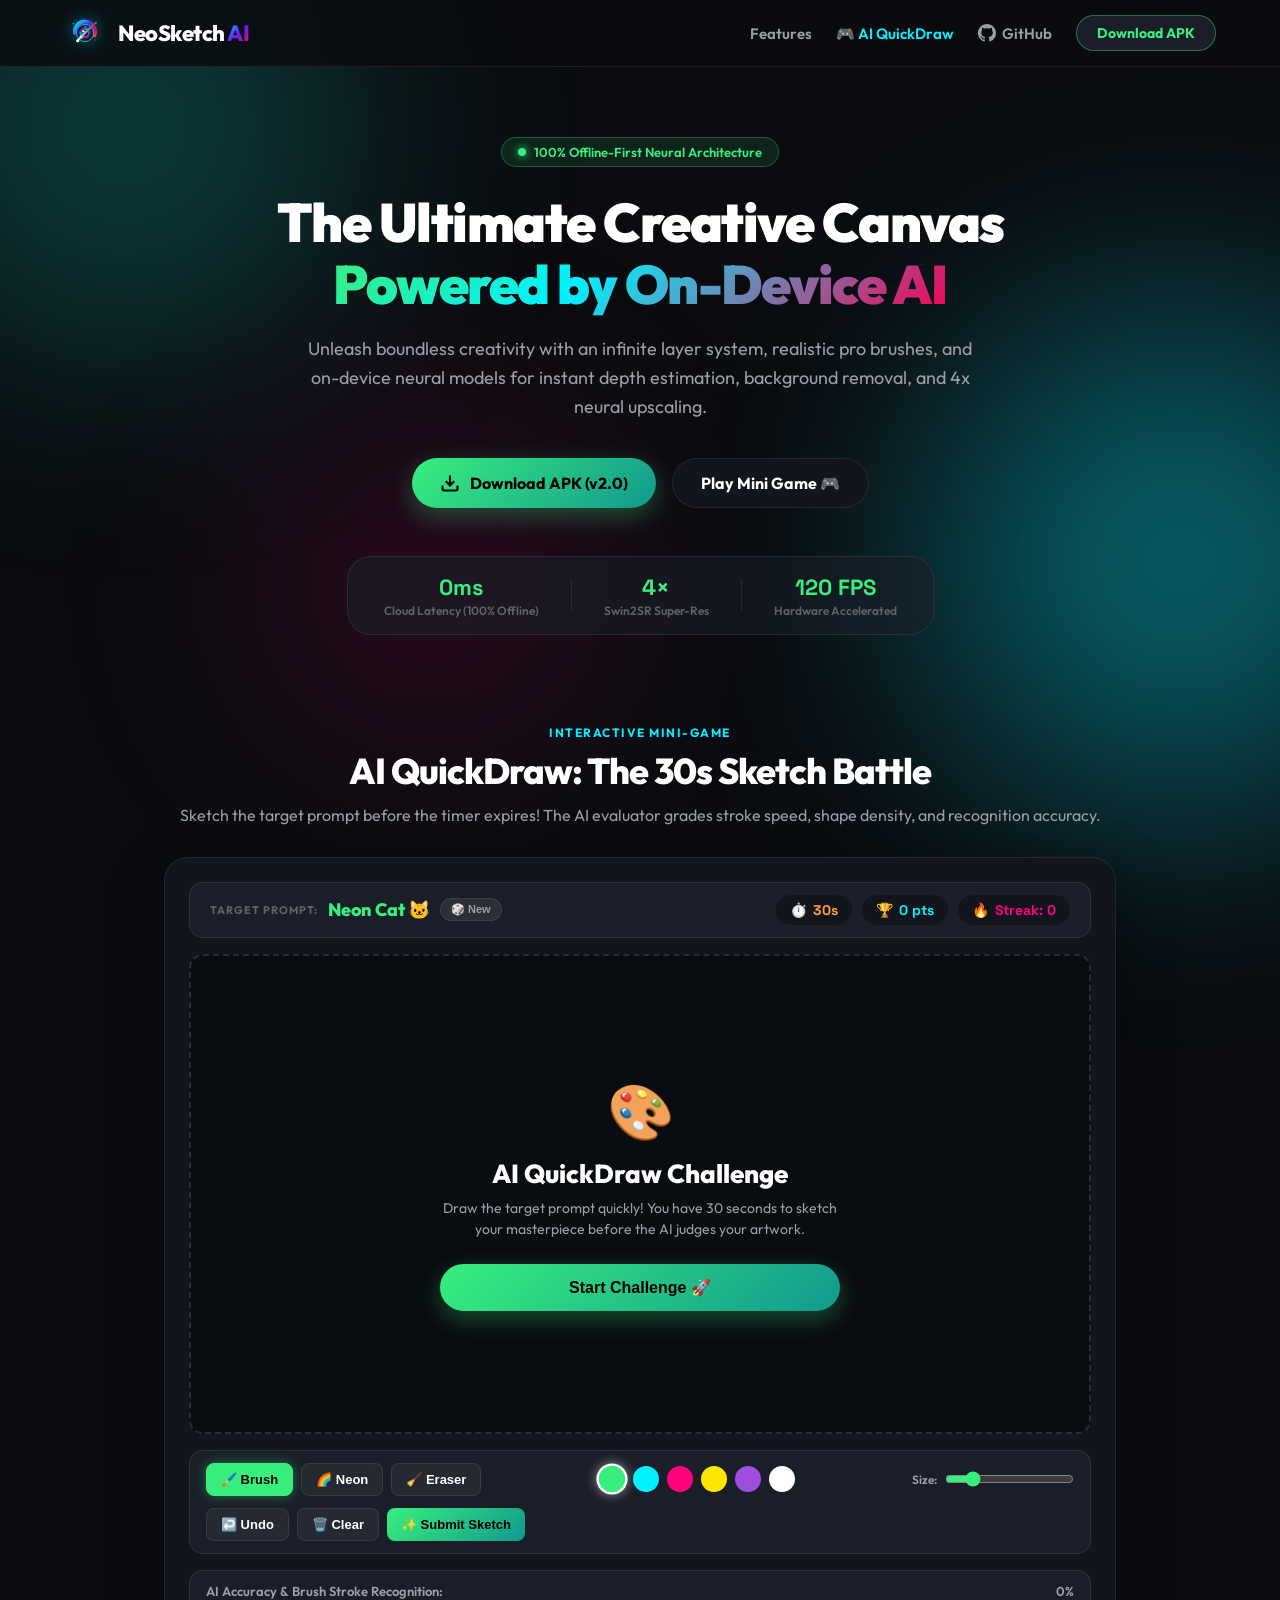
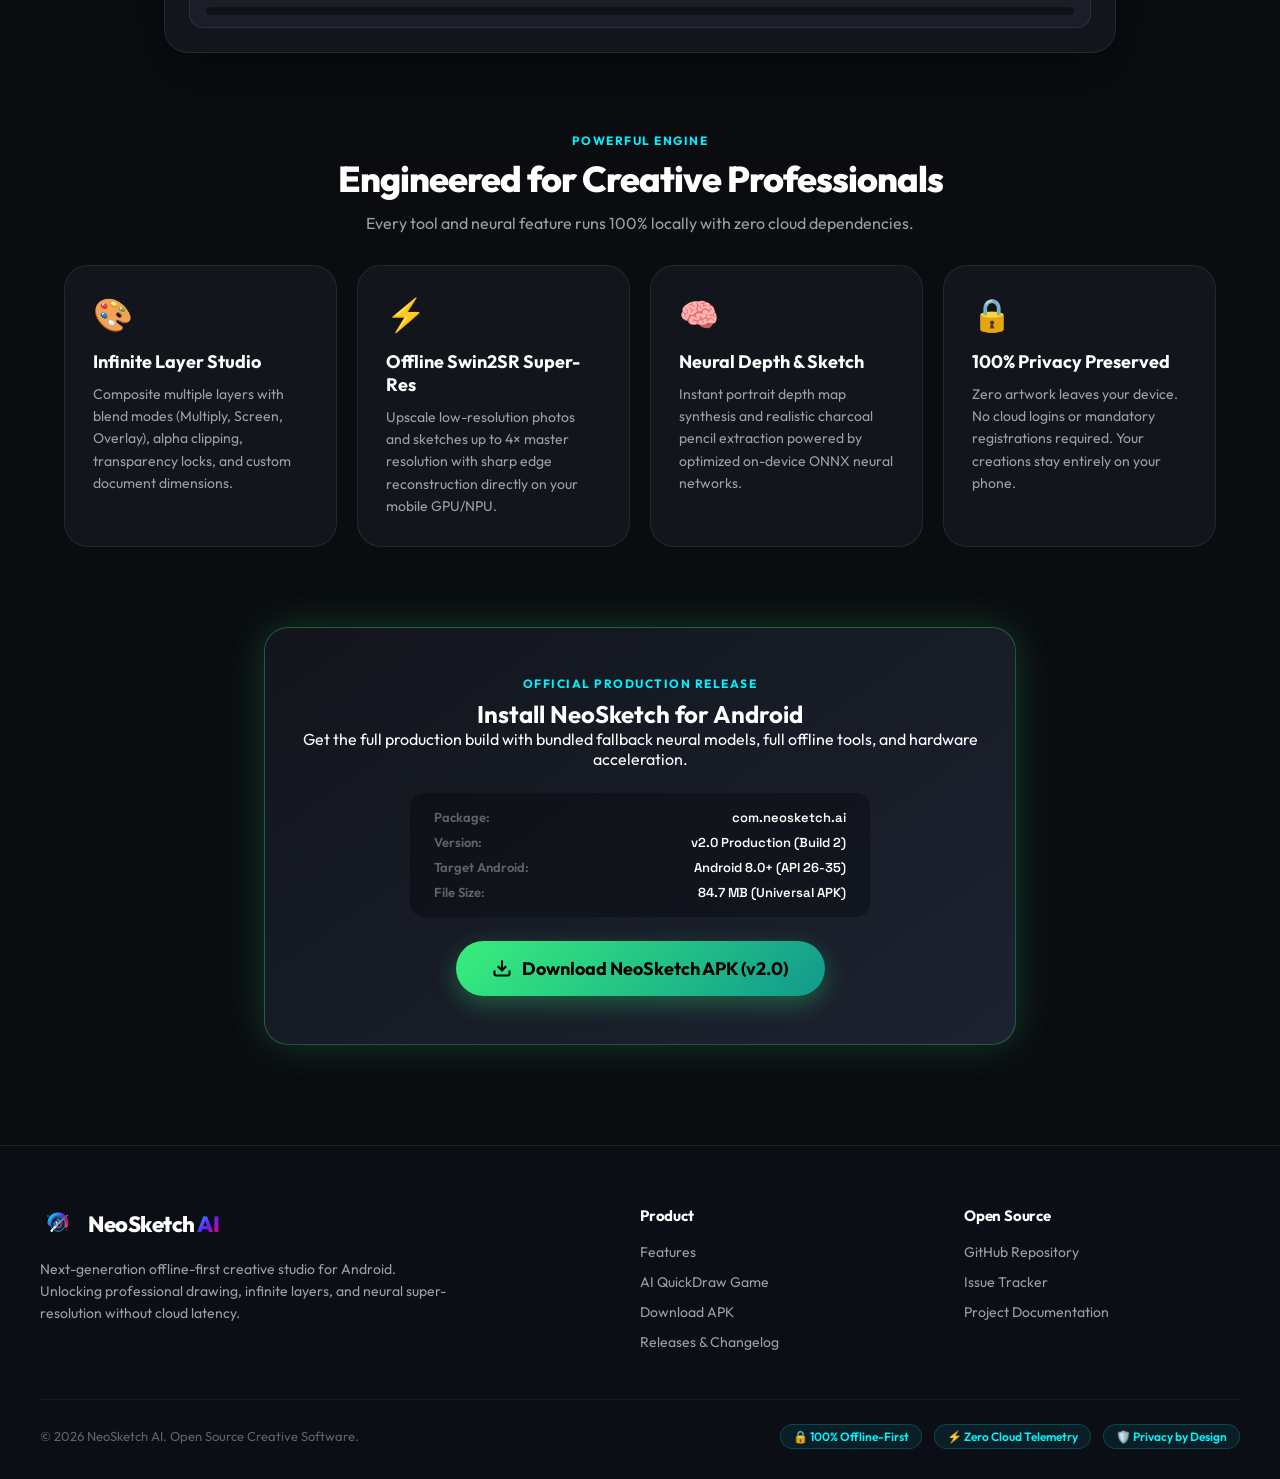
==== commit 54e934fe: "fix: complete polish of navbar, footer, and interactive canvas drawing controls" ====
--- a/index.html
+++ b/index.html
@@ -3,12 +3,12 @@
 <head>
     <meta charset="UTF-8">
     <meta name="viewport" content="width=device-width, initial-scale=1.0">
-    <title>NeoSketch AI — Professional Offline Creative Canvas & Neural AI Studio</title>
+    <title>NeoSketch AI — Professional Offline Creative Studio for Android</title>
     <meta name="description" content="NeoSketch AI is a privacy-first, offline creative studio for Android powered by on-device neural engines, pro layers, and 4x neural upscaling.">
     <link rel="icon" type="image/svg+xml" href="logo.svg">
     <link rel="preconnect" href="https://fonts.googleapis.com">
     <link rel="preconnect" href="https://fonts.gstatic.com" crossorigin>
-    <link href="https://fonts.googleapis.com/css2?family=Outfit:wght@300;400;600;700;800;900&family=Space+Grotesk:wght@400;600;700&display=swap" rel="stylesheet">
+    <link href="https://fonts.googleapis.com/css2?family=Outfit:wght@300;400;500;600;700;800;900&family=Space+Grotesk:wght@400;500;600;700&display=swap" rel="stylesheet">
     <link rel="stylesheet" href="style.css">
 </head>
 <body>
@@ -18,17 +18,23 @@
     <div class="glow-orb orb-3"></div>
 
     <!-- Professional Navigation Bar -->
-    <header class="navbar">
+    <header class="navbar" id="navbar">
         <div class="nav-container">
             <a href="#" class="logo-group">
                 <img src="logo.svg" alt="NeoSketch AI Logo" class="brand-logo-img">
                 <span class="brand-title">NeoSketch <span class="brand-ai">AI</span></span>
             </a>
             
-            <nav class="nav-links">
-                <a href="#features">Features</a>
-                <a href="#game-section" class="nav-game-link">🎮 AI QuickDraw</a>
-                <a href="https://github.com/Tcode-Motion/Neo-Sketch-AI" target="_blank" rel="noopener" class="nav-github-link">
+            <button class="mobile-menu-toggle" id="menuToggle" aria-label="Toggle navigation menu">
+                <span></span>
+                <span></span>
+                <span></span>
+            </button>
+
+            <nav class="nav-links" id="navLinks">
+                <a href="#features" class="nav-item">Features</a>
+                <a href="#game-section" class="nav-item nav-game-link">🎮 AI QuickDraw</a>
+                <a href="https://github.com/Tcode-Motion/Neo-Sketch-AI" target="_blank" rel="noopener" class="nav-item nav-github-link">
                     <svg class="nav-icon" viewBox="0 0 24 24" fill="currentColor">
                         <path d="M12 0C5.37 0 0 5.37 0 12c0 5.31 3.435 9.795 8.205 11.385.6.105.825-.255.825-.57 0-.285-.015-1.23-.015-2.235-3.015.555-3.795-.735-4.035-1.41-.135-.345-.72-1.41-1.23-1.695-.42-.225-1.02-.78-.015-.795.945-.015 1.62.87 1.845 1.23 1.08 1.815 2.805 1.305 3.495.99.105-.78.42-1.305.765-1.605-2.67-.3-5.46-1.335-5.46-5.925 0-1.305.465-2.385 1.23-3.225-.12-.3-.54-1.53.12-3.18 0 0 1.005-.315 3.3 1.23.96-.27 1.98-.405 3-.405s2.04.135 3 .405c2.295-1.56 3.3-1.23 3.3-1.23.66 1.65.24 2.88.12 3.18.765.84 1.23 1.905 1.23 3.225 0 4.605-2.805 5.625-5.475 5.925.435.375.81 1.095.81 2.22 0 1.605-.015 2.895-.015 3.3 0 .315.225.69.825.57A12.02 12.02 0 0024 12c0-6.63-5.37-12-12-12z"/>
                     </svg>
@@ -87,9 +93,9 @@
         <!-- Interactive AI QuickDraw Web Game Section -->
         <section class="game-section" id="game-section">
             <div class="section-header">
-                <div class="tag-label">MINI-GAME EXPERIENCE</div>
+                <div class="tag-label">INTERACTIVE MINI-GAME</div>
                 <h2 class="section-title">AI QuickDraw: The 30s Sketch Battle</h2>
-                <p class="section-subtitle">Test your drawing skills against our challenge engine! Sketch the prompt before the timer runs out.</p>
+                <p class="section-subtitle">Sketch the target prompt before the timer expires! The AI evaluator grades stroke speed, shape density, and recognition accuracy.</p>
             </div>
 
             <div class="game-card">
@@ -98,6 +104,7 @@
                     <div class="prompt-box">
                         <span class="prompt-label">TARGET PROMPT:</span>
                         <span class="prompt-text" id="targetPrompt">Cyber Rocket 🚀</span>
+                        <button class="btn-skip-prompt" id="skipPromptBtn" title="Get a different prompt">🎲 New</button>
                     </div>
                     <div class="game-stats">
                         <div class="stat-pill timer-pill">
@@ -116,7 +123,7 @@
                 </div>
 
                 <!-- Canvas Workspace -->
-                <div class="canvas-wrapper">
+                <div class="canvas-wrapper" id="canvasWrapper">
                     <canvas id="paintCanvas"></canvas>
                     <canvas id="particleCanvas"></canvas>
 
@@ -124,8 +131,8 @@
                     <div class="game-overlay" id="gameOverlay">
                         <div class="overlay-content">
                             <div class="overlay-emoji" id="overlayEmoji">🎨</div>
-                            <h3 class="overlay-title" id="overlayTitle">Ready for the Challenge?</h3>
-                            <p class="overlay-desc" id="overlayDesc">Draw the given prompt quickly and accurately. The AI evaluator will score your creativity & brush flow!</p>
+                            <h3 class="overlay-title" id="overlayTitle">AI QuickDraw Challenge</h3>
+                            <p class="overlay-desc" id="overlayDesc">Draw the target prompt quickly! You have 30 seconds to sketch your masterpiece before the AI judges your artwork.</p>
                             <button class="btn btn-primary btn-game" id="startChallengeBtn">Start Challenge 🚀</button>
                         </div>
                     </div>
@@ -134,28 +141,28 @@
                 <!-- Game Toolbar & Controls -->
                 <div class="game-toolbar">
                     <div class="tool-group">
-                        <button class="tool-btn active" data-tool="brush" title="Brush">🖌️ Brush</button>
+                        <button class="tool-btn active" data-tool="brush" title="Neon Brush">🖌️ Brush</button>
                         <button class="tool-btn" data-tool="rainbow" title="Rainbow Neon Mode">🌈 Neon</button>
                         <button class="tool-btn" data-tool="eraser" title="Eraser">🧹 Eraser</button>
                     </div>
 
                     <div class="color-palette">
-                        <button class="color-dot active" style="background: #38ef7d;" data-color="#38ef7d"></button>
-                        <button class="color-dot" style="background: #00f2fe;" data-color="#00f2fe"></button>
-                        <button class="color-dot" style="background: #ff007f;" data-color="#ff007f"></button>
-                        <button class="color-dot" style="background: #ffe600;" data-color="#ffe600"></button>
-                        <button class="color-dot" style="background: #9d4edd;" data-color="#9d4edd"></button>
-                        <button class="color-dot" style="background: #ffffff;" data-color="#ffffff"></button>
+                        <button class="color-dot active" style="background: #38ef7d;" data-color="#38ef7d" title="Neon Green"></button>
+                        <button class="color-dot" style="background: #00f2fe;" data-color="#00f2fe" title="Cyber Cyan"></button>
+                        <button class="color-dot" style="background: #ff007f;" data-color="#ff007f" title="Neon Pink"></button>
+                        <button class="color-dot" style="background: #ffe600;" data-color="#ffe600" title="Bright Yellow"></button>
+                        <button class="color-dot" style="background: #9d4edd;" data-color="#9d4edd" title="Purple Glow"></button>
+                        <button class="color-dot" style="background: #ffffff;" data-color="#ffffff" title="Pure White"></button>
                     </div>
 
                     <div class="slider-group">
                         <span class="slider-label">Size:</span>
-                        <input type="range" id="brushSize" min="2" max="40" value="8">
+                        <input type="range" id="brushSize" min="2" max="36" value="8" title="Brush Size">
                     </div>
 
                     <div class="action-group">
-                        <button class="btn-action" id="undoBtn" title="Undo">↩️</button>
-                        <button class="btn-action" id="clearBtn" title="Clear Canvas">🗑️</button>
+                        <button class="btn-action" id="undoBtn" title="Undo Last Stroke">↩️ Undo</button>
+                        <button class="btn-action" id="clearBtn" title="Clear Canvas">🗑️ Clear</button>
                         <button class="btn-action btn-submit-drawing" id="submitDrawingBtn">✨ Submit Sketch</button>
                     </div>
                 </div>
@@ -176,27 +183,28 @@
         <!-- Features Showcase -->
         <section class="features-section" id="features">
             <div class="section-header">
-                <div class="tag-label">CORE CAPABILITIES</div>
-                <h2 class="section-title">Built for Creators & Digital Artists</h2>
+                <div class="tag-label">POWERFUL ENGINE</div>
+                <h2 class="section-title">Engineered for Creative Professionals</h2>
+                <p class="section-subtitle">Every tool and neural feature runs 100% locally with zero cloud dependencies.</p>
             </div>
 
             <div class="features-grid">
                 <div class="feature-card">
                     <div class="feat-icon-box">🎨</div>
                     <h3>Infinite Layer Studio</h3>
-                    <p>Composite multiple layers with blend modes (Multiply, Screen, Overlay), alpha clipping, lock transparency, and layer group management.</p>
+                    <p>Composite multiple layers with blend modes (Multiply, Screen, Overlay), alpha clipping, transparency locks, and custom document dimensions.</p>
                 </div>
 
                 <div class="feature-card">
                     <div class="feat-icon-box">⚡</div>
                     <h3>Offline Swin2SR Super-Res</h3>
-                    <p>Upscale small or compressed sketches up to 4× master resolution with sharp edge reconstruction directly on your mobile GPU/NPU.</p>
+                    <p>Upscale low-resolution photos and sketches up to 4× master resolution with sharp edge reconstruction directly on your mobile GPU/NPU.</p>
                 </div>
 
                 <div class="feature-card">
                     <div class="feat-icon-box">🧠</div>
                     <h3>Neural Depth & Sketch</h3>
-                    <p>Instant portrait depth map synthesis and realistic charcoal pencil extraction powered by optimized on-device neural networks.</p>
+                    <p>Instant portrait depth map synthesis and realistic charcoal pencil extraction powered by optimized on-device ONNX neural networks.</p>
                 </div>
 
                 <div class="feature-card">
@@ -213,11 +221,11 @@
                 <div class="dl-content">
                     <span class="tag-label">OFFICIAL PRODUCTION RELEASE</span>
                     <h2>Install NeoSketch for Android</h2>
-                    <p>Get the full production build with bundled fallback models, full offline tools, and hardware acceleration.</p>
+                    <p>Get the full production build with bundled fallback neural models, full offline tools, and hardware acceleration.</p>
                     
                     <div class="apk-info-box">
                         <div class="info-row">
-                            <span class="info-key">Package Name:</span>
+                            <span class="info-key">Package:</span>
                             <span class="info-val">com.neosketch.ai</span>
                         </div>
                         <div class="info-row">
@@ -262,7 +270,7 @@
                     </p>
                 </div>
 
-                <!-- Navigation Links -->
+                <!-- Product Column -->
                 <div class="footer-col">
                     <h4 class="footer-heading">Product</h4>
                     <ul class="footer-links">
@@ -278,15 +286,19 @@
                     <h4 class="footer-heading">Open Source</h4>
                     <ul class="footer-links">
                         <li><a href="https://github.com/Tcode-Motion/Neo-Sketch-AI" target="_blank" rel="noopener">GitHub Repository</a></li>
-                        <li><a href="https://github.com/Tcode-Motion/Neo-Sketch-AI/issues" target="_blank" rel="noopener">Report an Issue</a></li>
-                        <li><a href="https://github.com/Tcode-Motion/Neo-Sketch-AI/blob/main/README.md" target="_blank" rel="noopener">Documentation</a></li>
+                        <li><a href="https://github.com/Tcode-Motion/Neo-Sketch-AI/issues" target="_blank" rel="noopener">Issue Tracker</a></li>
+                        <li><a href="https://github.com/Tcode-Motion/Neo-Sketch-AI/blob/main/README.md" target="_blank" rel="noopener">Project Documentation</a></li>
                     </ul>
                 </div>
             </div>
 
             <div class="footer-bottom">
-                <p>© 2026 NeoSketch AI. Open Source Creative Software.</p>
-                <p class="footer-privacy-note">100% Offline-First • Zero Cloud Telemetry • Privacy by Design</p>
+                <p class="footer-copy">© 2026 NeoSketch AI. Open Source Creative Software.</p>
+                <div class="footer-badges">
+                    <span class="footer-badge">🔒 100% Offline-First</span>
+                    <span class="footer-badge">⚡ Zero Cloud Telemetry</span>
+                    <span class="footer-badge">🛡️ Privacy by Design</span>
+                </div>
             </div>
         </div>
     </footer>
--- a/style.css
+++ b/style.css
@@ -80,15 +80,16 @@
     top: 0;
     width: 100%;
     backdrop-filter: blur(20px);
+    -webkit-backdrop-filter: blur(20px);
     background: rgba(10, 12, 16, 0.85);
     border-bottom: 1px solid var(--border-color);
-    z-index: 100;
+    z-index: 1000;
 }
 
 .nav-container {
     max-width: 1200px;
     margin: 0 auto;
-    padding: 14px 24px;
+    padding: 12px 24px;
     display: flex;
     justify-content: space-between;
     align-items: center;
@@ -100,12 +101,13 @@
     gap: 12px;
     text-decoration: none;
     color: var(--text-primary);
+    z-index: 1001;
 }
 
 .brand-logo-img {
-    width: 44px;
-    height: 44px;
-    filter: drop-shadow(0 0 10px rgba(0, 229, 255, 0.4));
+    width: 42px;
+    height: 42px;
+    filter: drop-shadow(0 0 8px rgba(0, 229, 255, 0.4));
     transition: transform 0.3s ease;
 }
 
@@ -125,13 +127,14 @@
     -webkit-text-fill-color: transparent;
 }
 
+/* Nav Links */
 .nav-links {
     display: flex;
     align-items: center;
     gap: 24px;
 }
 
-.nav-links a {
+.nav-item {
     color: var(--text-secondary);
     text-decoration: none;
     font-size: 15px;
@@ -142,7 +145,7 @@
     gap: 6px;
 }
 
-.nav-links a:hover {
+.nav-item:hover {
     color: var(--text-primary);
 }
 
@@ -161,6 +164,9 @@
     color: var(--primary-color) !important;
     padding: 8px 20px;
     border-radius: var(--radius-full);
+    font-weight: 700;
+    text-decoration: none;
+    font-size: 14px;
     transition: all 0.25s ease !important;
 }
 
@@ -169,6 +175,39 @@
     color: #000000 !important;
     box-shadow: var(--shadow-glow);
     transform: translateY(-2px);
+}
+
+/* Mobile Menu Toggle */
+.mobile-menu-toggle {
+    display: none;
+    flex-direction: column;
+    justify-content: space-between;
+    width: 28px;
+    height: 20px;
+    background: transparent;
+    border: none;
+    cursor: pointer;
+    z-index: 1001;
+}
+
+.mobile-menu-toggle span {
+    width: 100%;
+    height: 2.5px;
+    background: var(--text-primary);
+    border-radius: 2px;
+    transition: all 0.3s ease;
+}
+
+.mobile-menu-toggle.active span:nth-child(1) {
+    transform: translateY(8.5px) rotate(45deg);
+}
+
+.mobile-menu-toggle.active span:nth-child(2) {
+    opacity: 0;
+}
+
+.mobile-menu-toggle.active span:nth-child(3) {
+    transform: translateY(-8.5px) rotate(-45deg);
 }
 
 /* Hero Section */
@@ -210,7 +249,7 @@
 }
 
 .hero-title {
-    font-size: 56px;
+    font-size: 54px;
     font-weight: 900;
     line-height: 1.15;
     letter-spacing: -1.5px;
@@ -236,6 +275,7 @@
     justify-content: center;
     gap: 16px;
     margin-bottom: 48px;
+    flex-wrap: wrap;
 }
 
 /* Buttons */
@@ -381,6 +421,7 @@
     display: flex;
     align-items: center;
     gap: 10px;
+    flex-wrap: wrap;
 }
 
 .prompt-label {
@@ -394,6 +435,23 @@
     font-size: 18px;
     font-weight: 800;
     color: var(--primary-color);
+}
+
+.btn-skip-prompt {
+    background: rgba(255, 255, 255, 0.08);
+    border: 1px solid var(--border-color);
+    color: var(--text-secondary);
+    padding: 4px 10px;
+    border-radius: var(--radius-full);
+    font-size: 11px;
+    font-weight: 700;
+    cursor: pointer;
+    transition: all 0.2s ease;
+}
+
+.btn-skip-prompt:hover {
+    background: rgba(255, 255, 255, 0.16);
+    color: var(--text-primary);
 }
 
 .game-stats {
@@ -430,9 +488,9 @@
     position: relative;
     width: 100%;
     height: 480px;
-    background: #0f1218;
+    background: #0d1017;
     border-radius: var(--radius-md);
-    border: 2px dashed rgba(255, 255, 255, 0.1);
+    border: 2px dashed rgba(255, 255, 255, 0.12);
     overflow: hidden;
     cursor: crosshair;
 }
@@ -443,6 +501,7 @@
     left: 0;
     width: 100%;
     height: 100%;
+    touch-action: none;
 }
 
 #particleCanvas {
@@ -455,8 +514,9 @@
     left: 0;
     width: 100%;
     height: 100%;
-    background: rgba(10, 12, 16, 0.85);
+    background: rgba(10, 12, 16, 0.88);
     backdrop-filter: blur(10px);
+    -webkit-backdrop-filter: blur(10px);
     display: flex;
     align-items: center;
     justify-content: center;
@@ -515,6 +575,7 @@
 .tool-group, .action-group {
     display: flex;
     gap: 8px;
+    flex-wrap: wrap;
 }
 
 .tool-btn, .btn-action {
@@ -550,6 +611,7 @@
 .color-palette {
     display: flex;
     gap: 8px;
+    align-items: center;
 }
 
 .color-dot {
@@ -723,7 +785,7 @@
 .footer {
     border-top: 1px solid var(--border-color);
     padding: 60px 24px 30px;
-    background: #0d1017;
+    background: #0b0e14;
     position: relative;
     z-index: 1;
 }
@@ -756,7 +818,7 @@
     color: var(--text-secondary);
     font-size: 14px;
     line-height: 1.6;
-    max-width: 400px;
+    max-width: 420px;
 }
 
 .footer-heading {
@@ -784,7 +846,7 @@
 
 .footer-links a:hover {
     color: var(--primary-color);
-    transform: translateX(3px);
+    transform: translateX(4px);
 }
 
 .footer-bottom {
@@ -797,44 +859,90 @@
     gap: 12px;
 }
 
-.footer-bottom p {
+.footer-copy {
     color: var(--text-muted);
     font-size: 13px;
 }
 
-.footer-privacy-note {
-    color: var(--accent-cyan) !important;
+.footer-badges {
+    display: flex;
+    gap: 12px;
+    flex-wrap: wrap;
+}
+
+.footer-badge {
+    background: rgba(0, 229, 255, 0.08);
+    border: 1px solid rgba(0, 229, 255, 0.2);
+    color: var(--accent-cyan);
+    padding: 4px 12px;
+    border-radius: var(--radius-full);
+    font-size: 12px;
     font-weight: 600;
-    font-size: 12px !important;
-}
-
-/* Responsive */
+}
+
+/* Responsive Navigation & Breakpoints */
 @media (max-width: 768px) {
+    .mobile-menu-toggle {
+        display: flex;
+    }
+
+    .nav-links {
+        position: fixed;
+        top: 68px;
+        left: 0;
+        width: 100%;
+        background: rgba(10, 12, 16, 0.98);
+        backdrop-filter: blur(24px);
+        -webkit-backdrop-filter: blur(24px);
+        border-bottom: 1px solid var(--border-color);
+        flex-direction: column;
+        align-items: stretch;
+        padding: 24px;
+        gap: 16px;
+        transform: translateY(-120%);
+        opacity: 0;
+        pointer-events: none;
+        transition: all 0.3s cubic-bezier(0.2, 0.8, 0.2, 1);
+        z-index: 999;
+    }
+
+    .nav-links.open {
+        transform: translateY(0);
+        opacity: 1;
+        pointer-events: auto;
+    }
+
+    .nav-cta-btn {
+        text-align: center;
+    }
+
     .hero-title {
         font-size: 38px;
     }
+
     .hero-specs {
         flex-direction: column;
         gap: 16px;
         width: 100%;
     }
+
     .spec-divider {
         width: 60%;
         height: 1px;
     }
-    .game-toolbar {
-        flex-direction: column;
-        align-items: stretch;
-    }
-    .color-palette {
-        justify-content: center;
-    }
+
     .footer-grid {
         grid-template-columns: 1fr;
         gap: 32px;
     }
+
     .footer-bottom {
         flex-direction: column;
         text-align: center;
+        gap: 16px;
     }
-}
+
+    .footer-badges {
+        justify-content: center;
+    }
+}
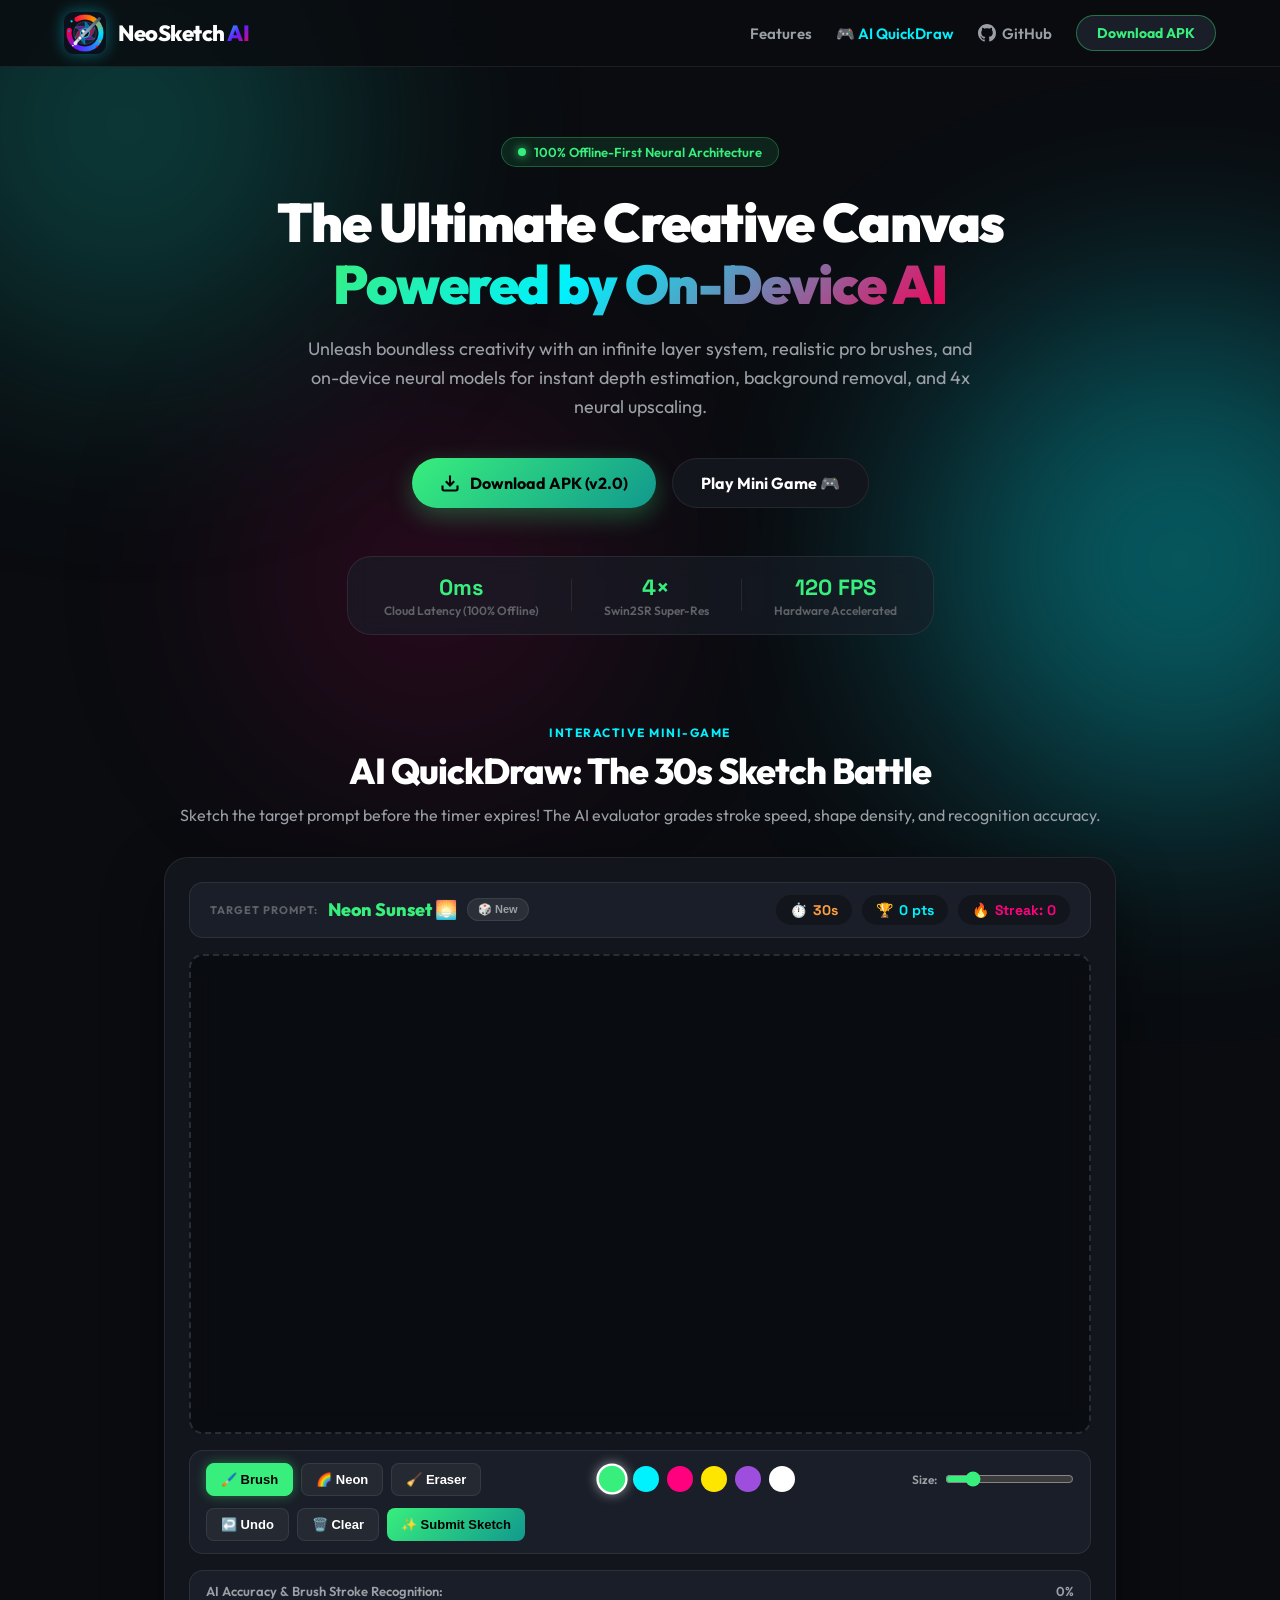
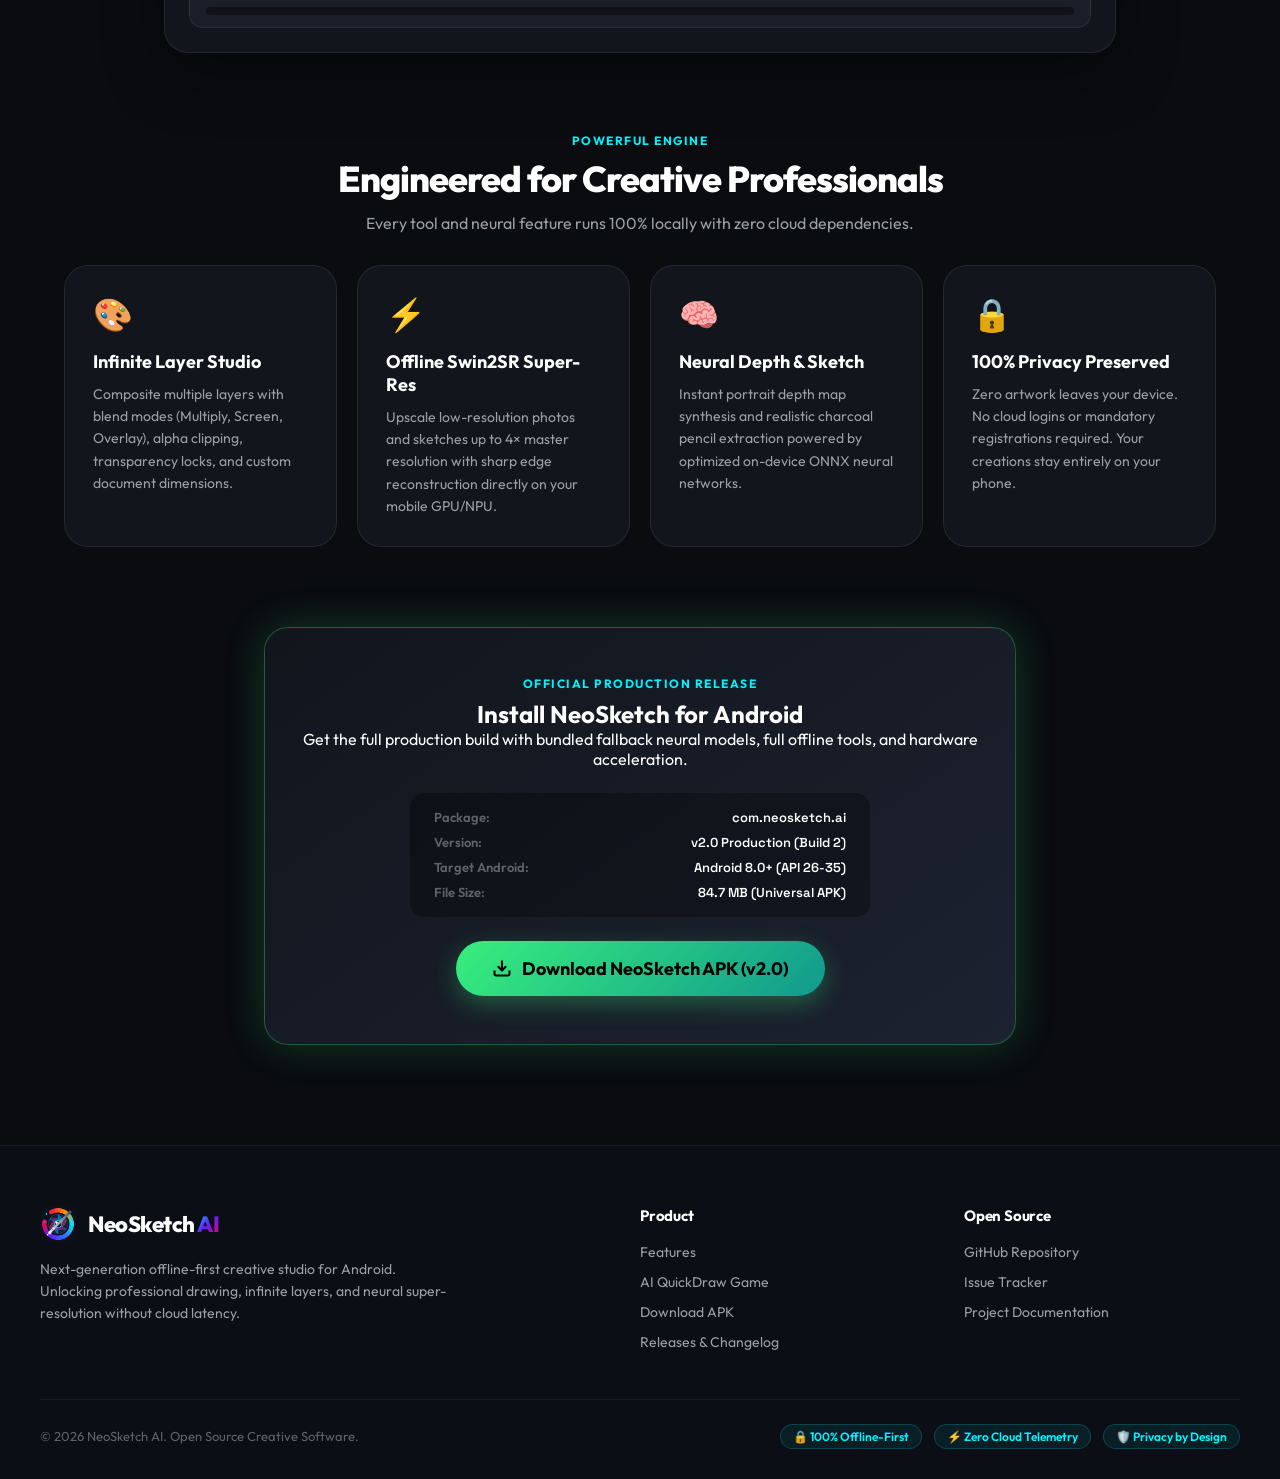
==== commit 065a8c3f: "fix: use official 512x512 brand assets directly" ====
--- a/index.html
+++ b/index.html
@@ -5,7 +5,7 @@
     <meta name="viewport" content="width=device-width, initial-scale=1.0">
     <title>NeoSketch AI — Professional Offline Creative Studio for Android</title>
     <meta name="description" content="NeoSketch AI is a privacy-first, offline creative studio for Android powered by on-device neural engines, pro layers, and 4x neural upscaling.">
-    <link rel="icon" type="image/svg+xml" href="logo.svg">
+    <link rel="icon" type="image/png" href="logo.png">
     <link rel="preconnect" href="https://fonts.googleapis.com">
     <link rel="preconnect" href="https://fonts.gstatic.com" crossorigin>
     <link href="https://fonts.googleapis.com/css2?family=Outfit:wght@300;400;500;600;700;800;900&family=Space+Grotesk:wght@400;500;600;700&display=swap" rel="stylesheet">
@@ -21,7 +21,7 @@
     <header class="navbar" id="navbar">
         <div class="nav-container">
             <a href="#" class="logo-group">
-                <img src="logo.svg" alt="NeoSketch AI Logo" class="brand-logo-img">
+                <img src="logo.png" alt="NeoSketch AI Logo" class="brand-logo-img">
                 <span class="brand-title">NeoSketch <span class="brand-ai">AI</span></span>
             </a>
             
@@ -262,7 +262,7 @@
                 <!-- Brand Column -->
                 <div class="footer-col footer-brand-col">
                     <div class="footer-logo">
-                        <img src="logo.svg" alt="NeoSketch AI" class="footer-logo-img">
+                        <img src="logo.png" alt="NeoSketch AI" class="footer-logo-img">
                         <span class="brand-title">NeoSketch <span class="brand-ai">AI</span></span>
                     </div>
                     <p class="footer-tagline">
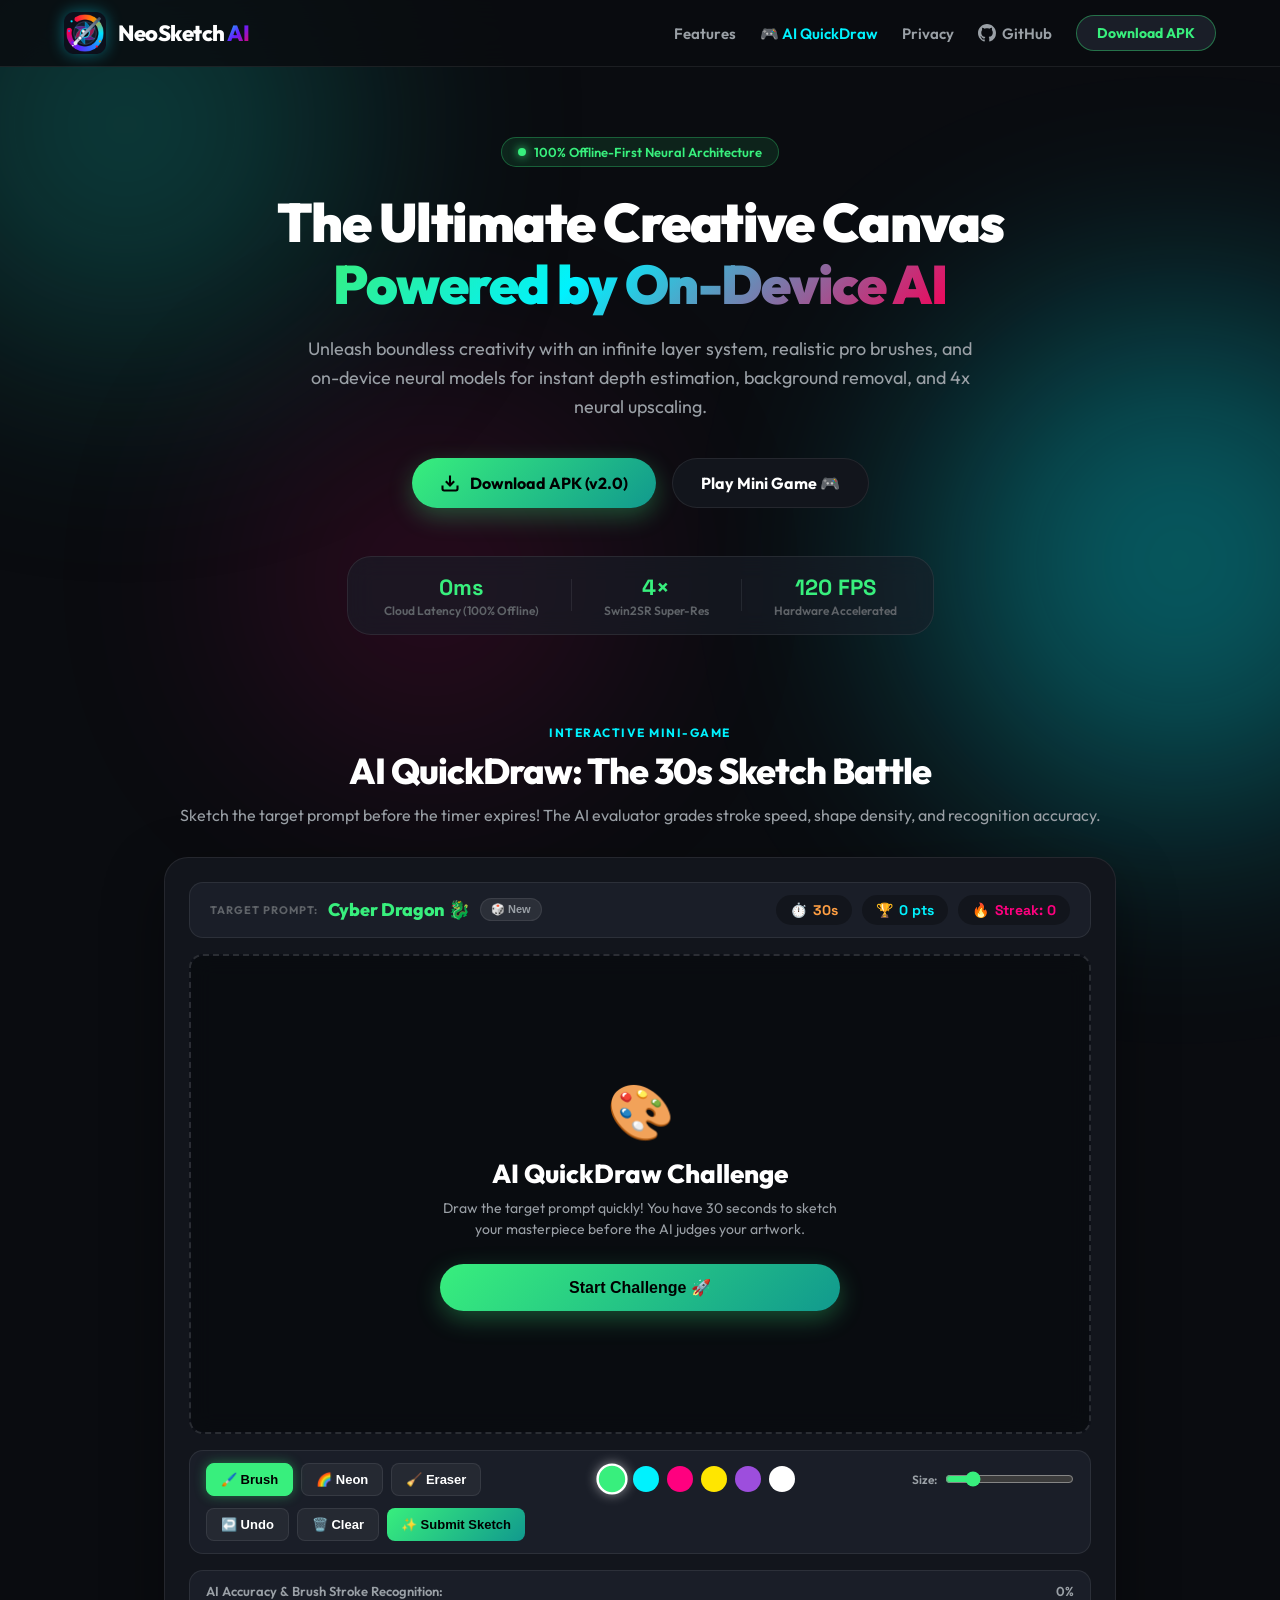
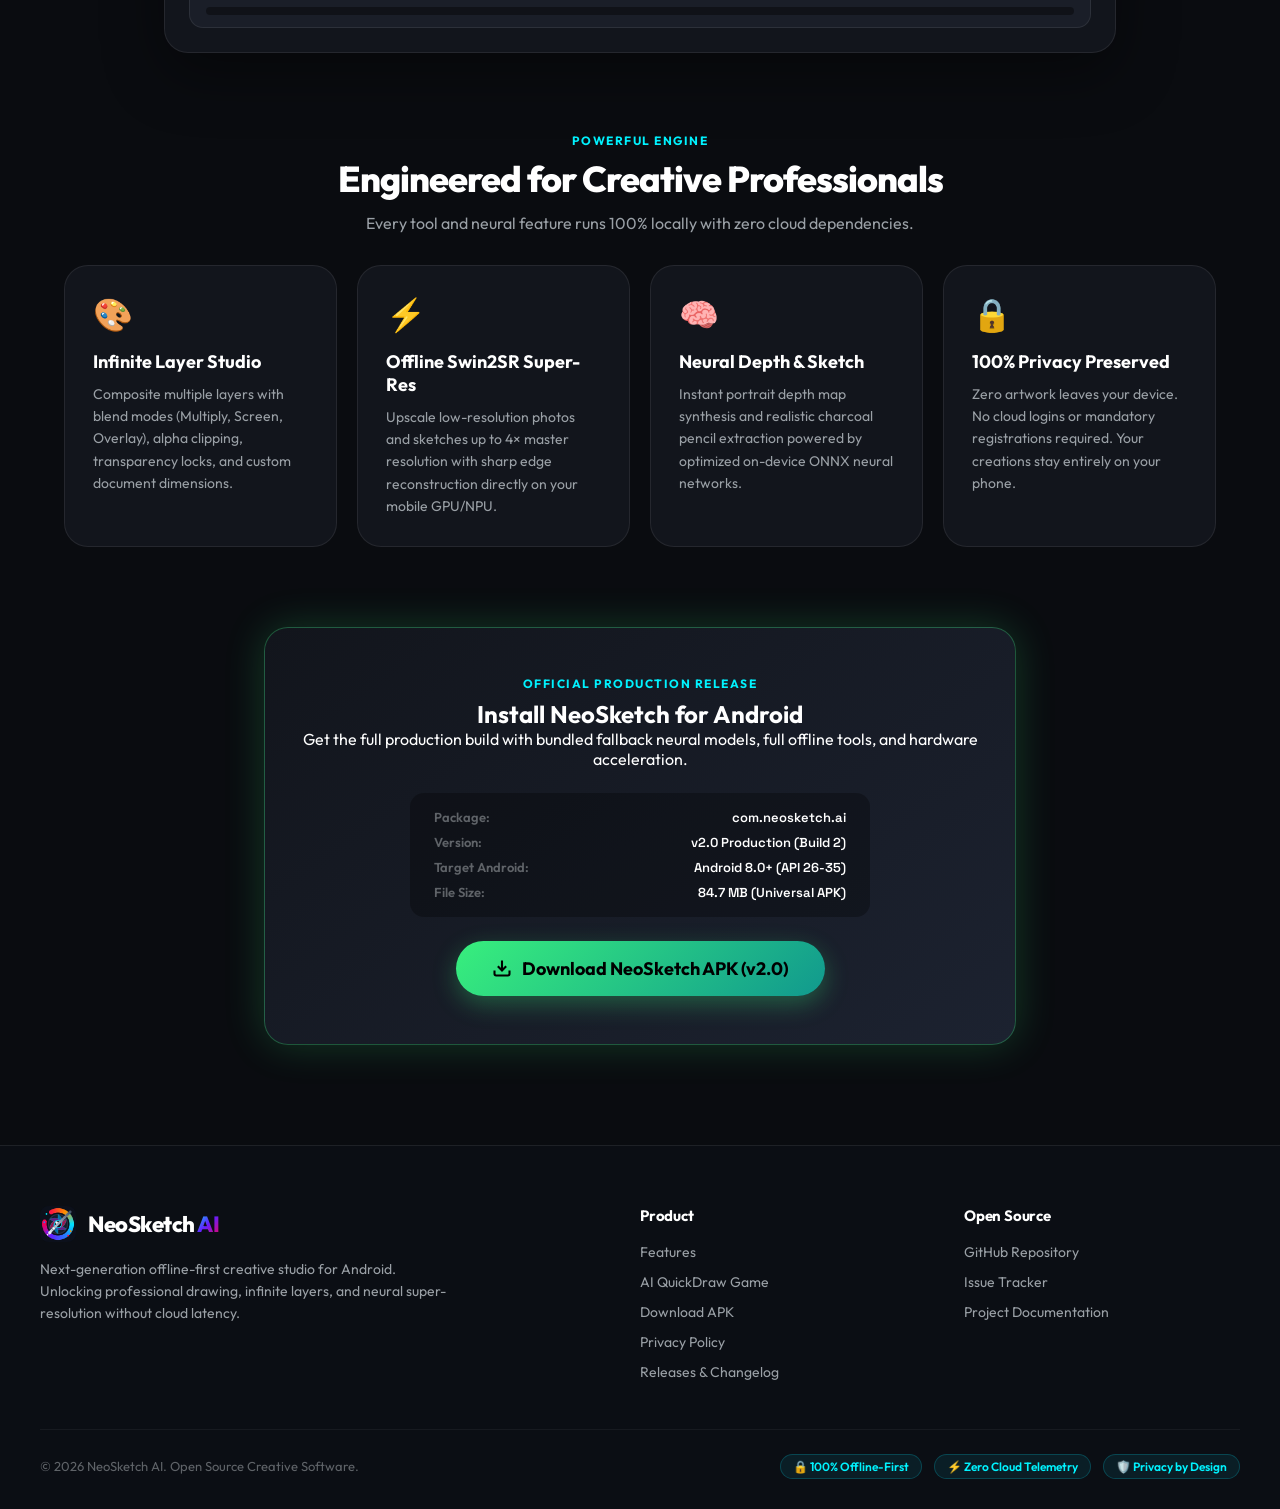
==== commit c350c67e: "Add official Privacy Policy page for Google Play compliance and website navigation" ====
--- a/index.html
+++ b/index.html
@@ -34,6 +34,7 @@
             <nav class="nav-links" id="navLinks">
                 <a href="#features" class="nav-item">Features</a>
                 <a href="#game-section" class="nav-item nav-game-link">🎮 AI QuickDraw</a>
+                <a href="privacy.html" class="nav-item">Privacy</a>
                 <a href="https://github.com/Tcode-Motion/Neo-Sketch-AI" target="_blank" rel="noopener" class="nav-item nav-github-link">
                     <svg class="nav-icon" viewBox="0 0 24 24" fill="currentColor">
                         <path d="M12 0C5.37 0 0 5.37 0 12c0 5.31 3.435 9.795 8.205 11.385.6.105.825-.255.825-.57 0-.285-.015-1.23-.015-2.235-3.015.555-3.795-.735-4.035-1.41-.135-.345-.72-1.41-1.23-1.695-.42-.225-1.02-.78-.015-.795.945-.015 1.62.87 1.845 1.23 1.08 1.815 2.805 1.305 3.495.99.105-.78.42-1.305.765-1.605-2.67-.3-5.46-1.335-5.46-5.925 0-1.305.465-2.385 1.23-3.225-.12-.3-.54-1.53.12-3.18 0 0 1.005-.315 3.3 1.23.96-.27 1.98-.405 3-.405s2.04.135 3 .405c2.295-1.56 3.3-1.23 3.3-1.23.66 1.65.24 2.88.12 3.18.765.84 1.23 1.905 1.23 3.225 0 4.605-2.805 5.625-5.475 5.925.435.375.81 1.095.81 2.22 0 1.605-.015 2.895-.015 3.3 0 .315.225.69.825.57A12.02 12.02 0 0024 12c0-6.63-5.37-12-12-12z"/>
@@ -277,6 +278,7 @@
                         <li><a href="#features">Features</a></li>
                         <li><a href="#game-section">AI QuickDraw Game</a></li>
                         <li><a href="#download">Download APK</a></li>
+                        <li><a href="privacy.html">Privacy Policy</a></li>
                         <li><a href="https://github.com/Tcode-Motion/Neo-Sketch-AI/releases" target="_blank" rel="noopener">Releases & Changelog</a></li>
                     </ul>
                 </div>
